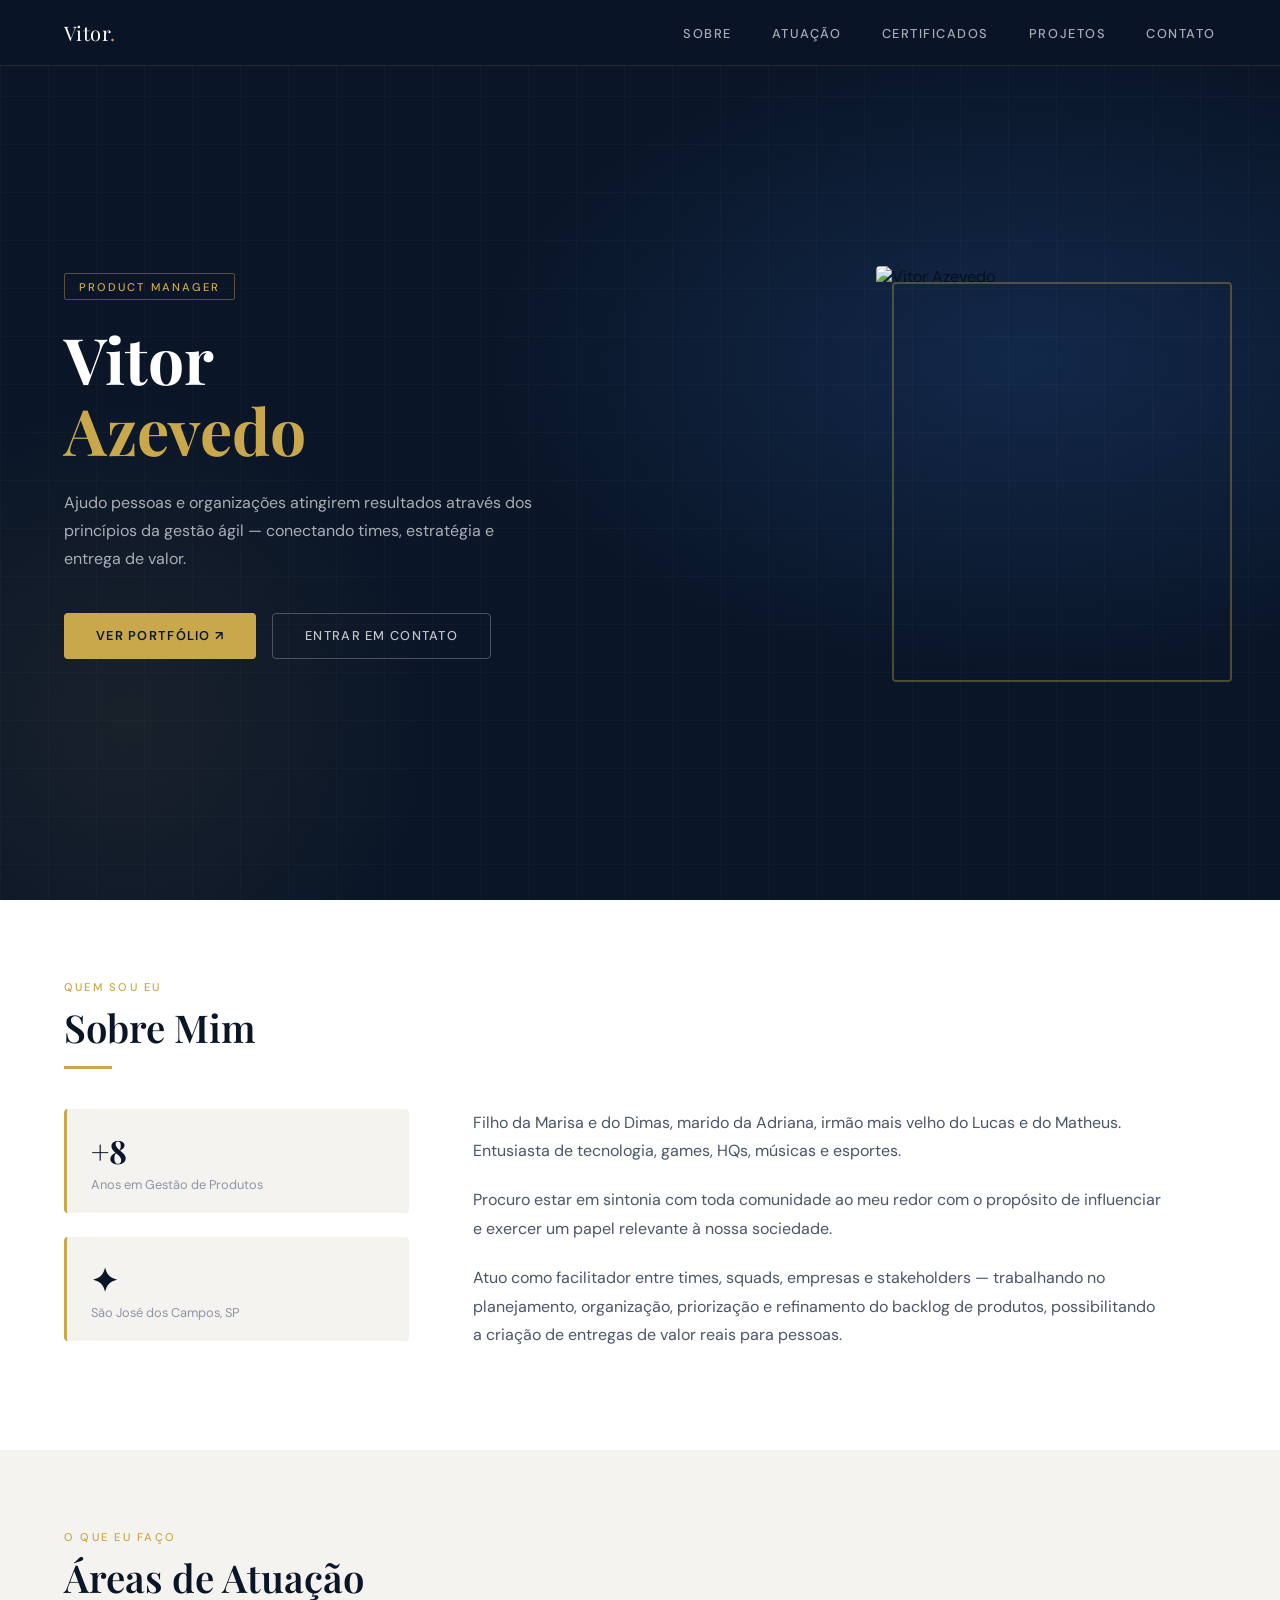
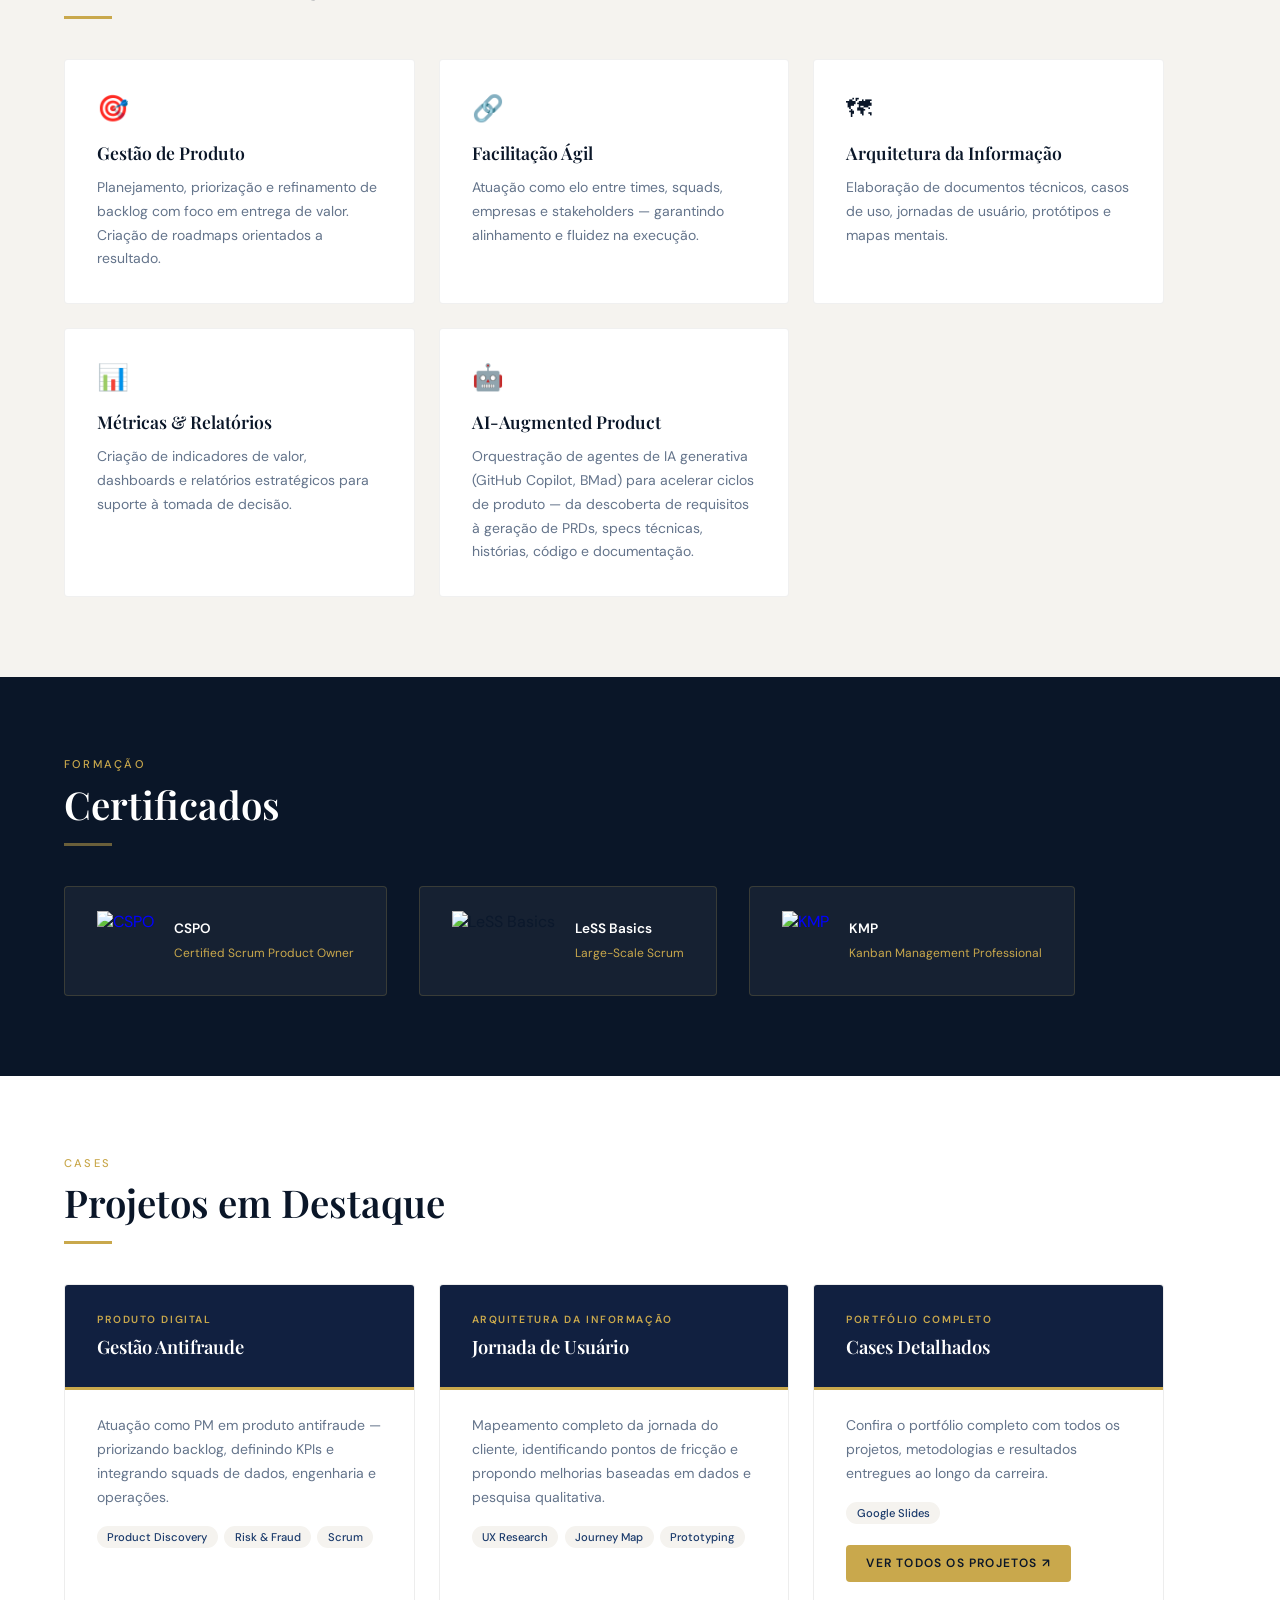
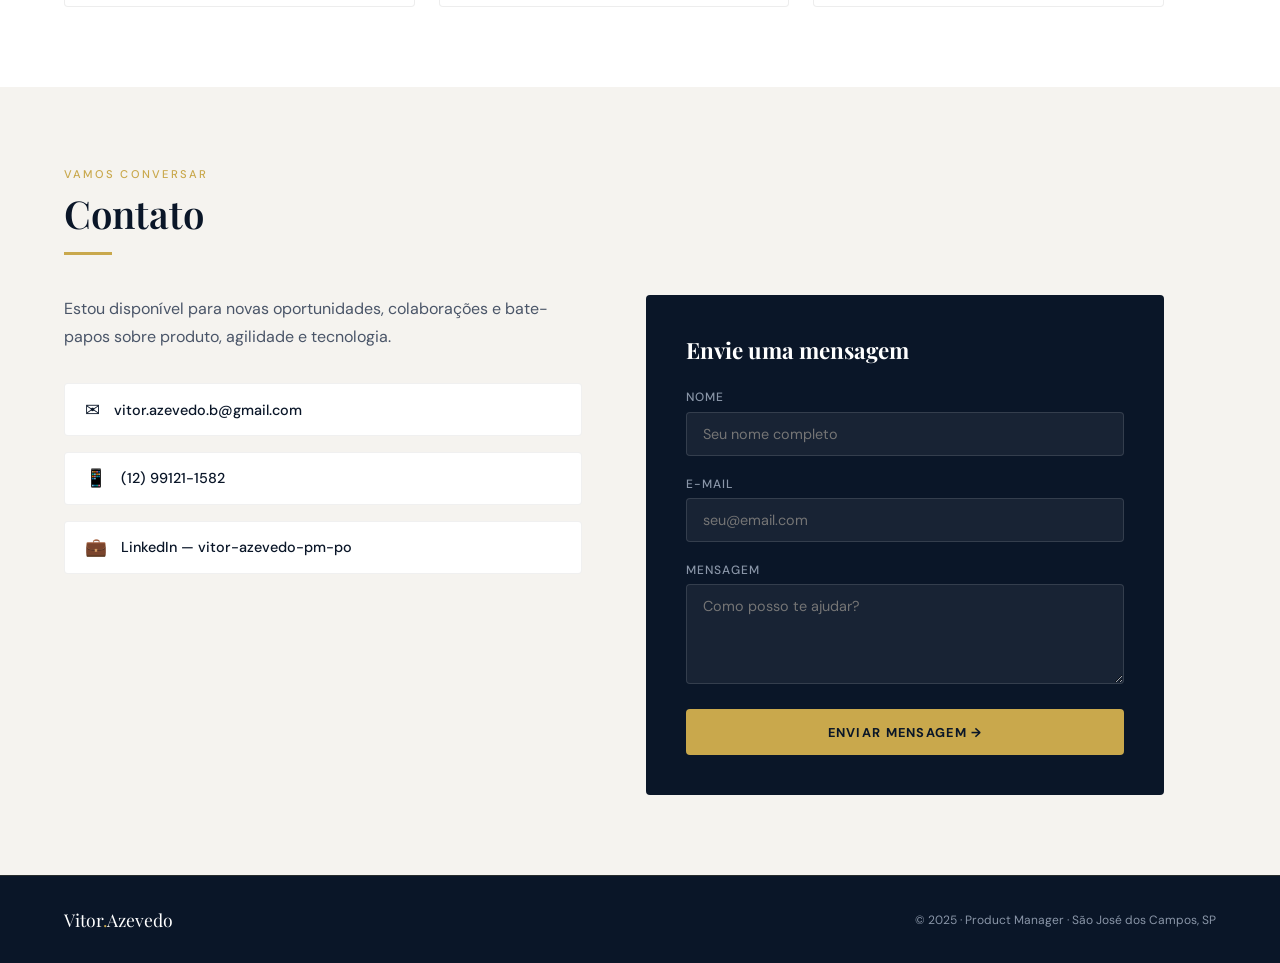
==== index.html @ a2a2d67f "Add files via upload" ====
<!DOCTYPE html>
<html lang="pt-BR">
<head>
  <meta charset="UTF-8" />
  <meta name="viewport" content="width=device-width, initial-scale=1.0"/>
  <title>Vitor Azevedo — Product Manager</title>
  <link rel="preconnect" href="https://fonts.googleapis.com">
  <link rel="preconnect" href="https://fonts.gstatic.com" crossorigin>
  <link href="https://fonts.googleapis.com/css2?family=Playfair+Display:wght@400;600;700&family=DM+Sans:wght@300;400;500&display=swap" rel="stylesheet">
  <style>
    *, *::before, *::after { box-sizing: border-box; margin: 0; padding: 0; }

    :root {
      --navy:   #0a1628;
      --navy2:  #112040;
      --blue:   #1a3a6b;
      --accent: #c9a84c;
      --accent2:#e8c97a;
      --light:  #f5f3ef;
      --muted:  #8a96a8;
      --white:  #ffffff;
      --radius: 4px;
    }

    html { scroll-behavior: smooth; }

    body {
      font-family: 'DM Sans', sans-serif;
      background: var(--light);
      color: var(--navy);
      overflow-x: hidden;
    }

    /* NAV */
    nav {
      position: fixed; top: 0; left: 0; right: 0; z-index: 100;
      display: flex; align-items: center; justify-content: space-between;
      padding: 1.2rem 5vw;
      background: rgba(10,22,40,0.96);
      backdrop-filter: blur(8px);
      border-bottom: 1px solid rgba(201,168,76,0.15);
    }
    .nav-logo { font-family: 'Playfair Display', serif; font-size: 1.25rem; color: var(--white); letter-spacing: 0.02em; }
    .nav-logo span { color: var(--accent); }
    .nav-links { display: flex; gap: 2.5rem; list-style: none; }
    .nav-links a { font-size: 0.8rem; font-weight: 500; letter-spacing: 0.12em; text-transform: uppercase; color: rgba(255,255,255,0.65); text-decoration: none; transition: color 0.2s; }
    .nav-links a:hover { color: var(--accent); }
    .hamburger { display: none; flex-direction: column; gap: 5px; cursor: pointer; padding: 4px; }
    .hamburger span { display: block; width: 24px; height: 2px; background: var(--white); transition: all 0.3s; }

    /* HERO */
    #hero { min-height: 100vh; background: var(--navy); display: flex; align-items: center; padding: 6rem 5vw 4rem; position: relative; overflow: hidden; }
    .hero-bg { position: absolute; inset: 0; background: radial-gradient(ellipse 60% 50% at 80% 40%, rgba(26,58,107,0.5) 0%, transparent 70%), radial-gradient(ellipse 40% 60% at 10% 80%, rgba(201,168,76,0.08) 0%, transparent 60%); }
    .hero-grid { position: absolute; inset: 0; opacity: 0.04; background-image: linear-gradient(rgba(255,255,255,0.5) 1px, transparent 1px), linear-gradient(90deg, rgba(255,255,255,0.5) 1px, transparent 1px); background-size: 48px 48px; }
    .hero-inner { position: relative; z-index: 2; display: grid; grid-template-columns: 1fr 1fr; gap: 4rem; align-items: center; max-width: 1200px; width: 100%; }
    .hero-text { animation: fadeUp 0.9s ease both; }
    .hero-tag { display: inline-block; font-size: 0.7rem; font-weight: 500; letter-spacing: 0.18em; text-transform: uppercase; color: var(--accent); border: 1px solid rgba(201,168,76,0.4); padding: 0.35rem 0.9rem; border-radius: 2px; margin-bottom: 1.5rem; }
    h1 { font-family: 'Playfair Display', serif; font-size: clamp(2.8rem, 5vw, 4.2rem); font-weight: 700; color: var(--white); line-height: 1.1; margin-bottom: 1.5rem; }
    h1 em { color: var(--accent); font-style: normal; }
    .hero-desc { font-size: 1rem; line-height: 1.75; color: rgba(255,255,255,0.65); max-width: 480px; margin-bottom: 2.5rem; }
    .hero-cta { display: flex; gap: 1rem; flex-wrap: wrap; }
    .btn-primary { display: inline-flex; align-items: center; gap: 0.5rem; background: var(--accent); color: var(--navy); font-size: 0.8rem; font-weight: 600; letter-spacing: 0.1em; text-transform: uppercase; padding: 0.85rem 2rem; border-radius: var(--radius); text-decoration: none; transition: background 0.2s, transform 0.2s; }
    .btn-primary:hover { background: var(--accent2); transform: translateY(-2px); }
    .btn-ghost { display: inline-flex; align-items: center; gap: 0.5rem; border: 1px solid rgba(255,255,255,0.25); color: rgba(255,255,255,0.75); font-size: 0.8rem; font-weight: 500; letter-spacing: 0.1em; text-transform: uppercase; padding: 0.85rem 2rem; border-radius: var(--radius); text-decoration: none; transition: border-color 0.2s, color 0.2s, transform 0.2s; }
    .btn-ghost:hover { border-color: var(--accent); color: var(--accent); transform: translateY(-2px); }
    .hero-photo-wrap { display: flex; justify-content: flex-end; animation: fadeUp 0.9s 0.2s ease both; }
    .hero-photo-frame { position: relative; width: 340px; height: 400px; }
    .hero-photo-frame::before { content: ''; position: absolute; top: 16px; left: 16px; right: -16px; bottom: -16px; border: 2px solid rgba(201,168,76,0.35); border-radius: var(--radius); z-index: 0; }
    .hero-photo-frame img { position: relative; z-index: 1; width: 100%; height: 100%; object-fit: cover; border-radius: var(--radius); filter: grayscale(20%) contrast(1.05); }

    /* SECTIONS COMMON */
    section { padding: 5rem 5vw; }
    .section-label { font-size: 0.7rem; font-weight: 500; letter-spacing: 0.2em; text-transform: uppercase; color: var(--accent); margin-bottom: 0.6rem; }
    h2 { font-family: 'Playfair Display', serif; font-size: clamp(1.8rem, 3vw, 2.6rem); font-weight: 600; color: var(--navy); margin-bottom: 1rem; line-height: 1.2; }
    .section-divider { width: 48px; height: 3px; background: var(--accent); margin-bottom: 2.5rem; }

    /* ABOUT */
    #about { background: var(--white); }
    .about-grid { display: grid; grid-template-columns: 1fr 2fr; gap: 4rem; align-items: start; max-width: 1100px; }
    .about-stats { display: flex; flex-direction: column; gap: 1.5rem; }
    .stat-card { background: var(--light); border-left: 3px solid var(--accent); padding: 1.25rem 1.5rem; border-radius: var(--radius); }
    .stat-num { font-family: 'Playfair Display', serif; font-size: 2rem; font-weight: 700; color: var(--navy); }
    .stat-label { font-size: 0.8rem; color: var(--muted); margin-top: 0.25rem; }
    .about-text p { font-size: 1rem; line-height: 1.8; color: #4a5568; margin-bottom: 1.25rem; }

    /* SERVICES */
    #services { background: var(--light); }
    .services-grid { display: grid; grid-template-columns: repeat(auto-fit, minmax(260px, 1fr)); gap: 1.5rem; max-width: 1100px; }
    .service-card { background: var(--white); border: 1px solid rgba(0,0,0,0.06); border-radius: var(--radius); padding: 2rem; transition: box-shadow 0.25s, transform 0.25s; position: relative; overflow: hidden; }
    .service-card::after { content: ''; position: absolute; bottom: 0; left: 0; width: 0; height: 3px; background: var(--accent); transition: width 0.3s; }
    .service-card:hover { box-shadow: 0 8px 30px rgba(10,22,40,0.1); transform: translateY(-3px); }
    .service-card:hover::after { width: 100%; }
    .service-icon { font-size: 1.6rem; margin-bottom: 1rem; display: block; }
    .service-card h3 { font-family: 'Playfair Display', serif; font-size: 1.1rem; font-weight: 600; color: var(--navy); margin-bottom: 0.75rem; }
    .service-card p { font-size: 0.875rem; line-height: 1.7; color: #64748b; }

    /* CERTS */
    #certs { background: var(--navy); }
    #certs h2 { color: var(--white); }
    .certs-grid { display: flex; flex-wrap: wrap; gap: 2rem; align-items: center; max-width: 1100px; }
    .cert-card { background: rgba(255,255,255,0.05); border: 1px solid rgba(201,168,76,0.2); border-radius: var(--radius); padding: 1.5rem 2rem; display: flex; align-items: center; gap: 1.25rem; transition: background 0.2s, border-color 0.2s; text-decoration: none; }
    .cert-card:hover { background: rgba(201,168,76,0.08); border-color: var(--accent); }
    .cert-card img { height: 60px; width: auto; object-fit: contain; filter: brightness(1.1); }
    .cert-info { flex: 1; }
    .cert-info strong { display: block; font-size: 0.85rem; font-weight: 600; color: var(--white); margin-bottom: 0.25rem; }
    .cert-info span { font-size: 0.75rem; color: var(--accent); }

    /* PROJECTS */
    #projects { background: var(--white); }
    .projects-grid { display: grid; grid-template-columns: repeat(auto-fit, minmax(320px, 1fr)); gap: 1.5rem; max-width: 1100px; }
    .project-card { border: 1px solid rgba(0,0,0,0.07); border-radius: var(--radius); overflow: hidden; transition: box-shadow 0.25s, transform 0.25s; background: var(--white); }
    .project-card:hover { box-shadow: 0 12px 40px rgba(10,22,40,0.12); transform: translateY(-4px); }
    .project-header { background: var(--navy2); padding: 1.75rem 2rem; border-bottom: 3px solid var(--accent); }
    .project-tag { font-size: 0.65rem; font-weight: 600; letter-spacing: 0.15em; text-transform: uppercase; color: var(--accent); margin-bottom: 0.5rem; display: block; }
    .project-header h3 { font-family: 'Playfair Display', serif; font-size: 1.15rem; font-weight: 600; color: var(--white); }
    .project-body { padding: 1.5rem 2rem; }
    .project-body p { font-size: 0.875rem; line-height: 1.7; color: #64748b; margin-bottom: 1rem; }
    .project-tags { display: flex; flex-wrap: wrap; gap: 0.4rem; }
    .pill { font-size: 0.7rem; font-weight: 500; background: var(--light); color: var(--blue); padding: 0.25rem 0.65rem; border-radius: 99px; }

    /* CONTACT */
    #contact { background: var(--light); }
    .contact-grid { display: grid; grid-template-columns: 1fr 1fr; gap: 4rem; max-width: 1100px; align-items: start; }
    .contact-info p { font-size: 1rem; line-height: 1.75; color: #4a5568; margin-bottom: 2rem; }
    .contact-links { display: flex; flex-direction: column; gap: 1rem; }
    .contact-link { display: flex; align-items: center; gap: 0.9rem; text-decoration: none; color: var(--navy); font-size: 0.9rem; font-weight: 500; padding: 0.9rem 1.25rem; background: var(--white); border: 1px solid rgba(0,0,0,0.06); border-radius: var(--radius); transition: border-color 0.2s, color 0.2s, box-shadow 0.2s; }
    .contact-link:hover { border-color: var(--accent); color: var(--accent); box-shadow: 0 4px 16px rgba(10,22,40,0.07); }
    .contact-link-icon { font-size: 1.1rem; }
    .contact-side { background: var(--navy); border-radius: var(--radius); padding: 2.5rem; }
    .contact-side h3 { font-family: 'Playfair Display', serif; font-size: 1.4rem; color: var(--white); margin-bottom: 1.5rem; }
    .cfield { margin-bottom: 1.25rem; }
    .cfield label { display: block; font-size: 0.75rem; font-weight: 500; letter-spacing: 0.08em; text-transform: uppercase; color: var(--muted); margin-bottom: 0.4rem; }
    .cfield input, .cfield textarea { width: 100%; background: rgba(255,255,255,0.06); border: 1px solid rgba(255,255,255,0.12); border-radius: var(--radius); padding: 0.75rem 1rem; color: var(--white); font-family: 'DM Sans', sans-serif; font-size: 0.9rem; outline: none; transition: border-color 0.2s; }
    .cfield input:focus, .cfield textarea:focus { border-color: var(--accent); }
    .cfield textarea { resize: vertical; min-height: 100px; }
    .btn-send { width: 100%; background: var(--accent); color: var(--navy); font-family: 'DM Sans', sans-serif; font-size: 0.8rem; font-weight: 700; letter-spacing: 0.1em; text-transform: uppercase; padding: 0.9rem; border: none; border-radius: var(--radius); cursor: pointer; transition: background 0.2s; }
    .btn-send:hover { background: var(--accent2); }

    /* FOOTER */
    footer { background: var(--navy); padding: 2rem 5vw; display: flex; align-items: center; justify-content: space-between; flex-wrap: wrap; gap: 1rem; border-top: 1px solid rgba(201,168,76,0.15); }
    .footer-logo { font-family: 'Playfair Display', serif; font-size: 1.1rem; color: var(--white); }
    .footer-logo span { color: var(--accent); }
    footer p { font-size: 0.75rem; color: var(--muted); }

    /* ANIMATIONS */
    @keyframes fadeUp { from { opacity: 0; transform: translateY(28px); } to { opacity: 1; transform: translateY(0); } }
    .reveal { opacity: 0; transform: translateY(24px); transition: opacity 0.6s ease, transform 0.6s ease; }
    .reveal.visible { opacity: 1; transform: translateY(0); }

    /* RESPONSIVE */
    @media (max-width: 900px) {
      .hero-inner { grid-template-columns: 1fr; text-align: center; }
      .hero-photo-wrap { justify-content: center; }
      .hero-desc { margin-inline: auto; }
      .hero-cta { justify-content: center; }
      .about-grid { grid-template-columns: 1fr; }
      .contact-grid { grid-template-columns: 1fr; }
    }
    @media (max-width: 640px) {
      .nav-links { display: none; flex-direction: column; gap: 1.5rem; position: absolute; top: 100%; left: 0; right: 0; background: var(--navy); padding: 2rem 5vw; }
      .nav-links.open { display: flex; }
      .hamburger { display: flex; }
      .hero-photo-frame { width: 260px; height: 310px; }
    }
  </style>
</head>
<body>

<!-- NAV -->
<nav>
  <div class="nav-logo">Vitor<span>.</span></div>
  <ul class="nav-links" id="navLinks">
    <li><a href="#about">Sobre</a></li>
    <li><a href="#services">Atuação</a></li>
    <li><a href="#certs">Certificados</a></li>
    <li><a href="#projects">Projetos</a></li>
    <li><a href="#contact">Contato</a></li>
  </ul>
  <div class="hamburger" id="hamburger" onclick="toggleMenu()">
    <span></span><span></span><span></span>
  </div>
</nav>

<!-- HERO -->
<section id="hero">
  <div class="hero-bg"></div>
  <div class="hero-grid"></div>
  <div class="hero-inner">
    <div class="hero-text">
      <span class="hero-tag">Product Manager</span>
      <h1>Vitor<br><em>Azevedo</em></h1>
      <p class="hero-desc">Ajudo pessoas e organizações atingirem resultados através dos princípios da gestão ágil — conectando times, estratégia e entrega de valor.</p>
      <div class="hero-cta">
        <a href="projetos.html" class="btn-primary">Ver Portfólio ↗</a>
        <a href="#contact" class="btn-ghost">Entrar em Contato</a>
      </div>
    </div>
    <div class="hero-photo-wrap">
      <div class="hero-photo-frame">
        <img src="https://vitorbazevedo.wordpress.com/wp-content/uploads/2024/04/img_2281-1.jpeg" alt="Vitor Azevedo" />
      </div>
    </div>
  </div>
</section>

<!-- ABOUT -->
<section id="about">
  <div class="section-label">Quem sou eu</div>
  <h2>Sobre Mim</h2>
  <div class="section-divider"></div>
  <div class="about-grid reveal">
    <div class="about-stats">
      <div class="stat-card">
        <div class="stat-num">+8</div>
        <div class="stat-label">Anos em Gestão de Produtos</div>
      </div>
      <div class="stat-card">
        <div class="stat-num">&#10022;</div>
        <div class="stat-label">São José dos Campos, SP</div>
      </div>
    </div>
    <div class="about-text">
      <p>Filho da Marisa e do Dimas, marido da Adriana, irmão mais velho do Lucas e do Matheus. Entusiasta de tecnologia, games, HQs, músicas e esportes.</p>
      <p>Procuro estar em sintonia com toda comunidade ao meu redor com o propósito de influenciar e exercer um papel relevante à nossa sociedade.</p>
      <p>Atuo como facilitador entre times, squads, empresas e stakeholders — trabalhando no planejamento, organização, priorização e refinamento do backlog de produtos, possibilitando a criação de entregas de valor reais para pessoas.</p>
    </div>
  </div>
</section>

<!-- SERVICES -->
<section id="services">
  <div class="section-label">O que eu faço</div>
  <h2>Áreas de Atuação</h2>
  <div class="section-divider"></div>
  <div class="services-grid reveal">
    <div class="service-card">
      <span class="service-icon">&#127919;</span>
      <h3>Gestão de Produto</h3>
      <p>Planejamento, priorização e refinamento de backlog com foco em entrega de valor. Criação de roadmaps orientados a resultado.</p>
    </div>
    <div class="service-card">
      <span class="service-icon">&#128279;</span>
      <h3>Facilitação Ágil</h3>
      <p>Atuação como elo entre times, squads, empresas e stakeholders — garantindo alinhamento e fluidez na execução.</p>
    </div>
    <div class="service-card">
      <span class="service-icon">&#128506;</span>
      <h3>Arquitetura da Informação</h3>
      <p>Elaboração de documentos técnicos, casos de uso, jornadas de usuário, protótipos e mapas mentais.</p>
    </div>
    <div class="service-card">
      <span class="service-icon">&#128202;</span>
      <h3>Métricas &amp; Relatórios</h3>
      <p>Criação de indicadores de valor, dashboards e relatórios estratégicos para suporte à tomada de decisão.</p>
    </div>
    <div class="service-card">
      <span class="service-icon">&#129302;</span>
      <h3>AI-Augmented Product</h3>
      <p>Orquestração de agentes de IA generativa (GitHub Copilot, BMad) para acelerar ciclos de produto — da descoberta de requisitos à geração de PRDs, specs técnicas, histórias, código e documentação.</p>
    </div>
  </div>
</section>

<!-- CERTS -->
<section id="certs">
  <div class="section-label">Formação</div>
  <h2>Certificados</h2>
  <div class="section-divider" style="background:rgba(201,168,76,0.5)"></div>
  <div class="certs-grid reveal">
    <a href="https://badgecert.com/bc/html/groupbadges.html?k=WXlzUXpTeS93NXpNcStLeGhXMDhvRGs0cTkybW0yb2Q" target="_blank" class="cert-card">
      <img src="https://vitorbazevedo.wordpress.com/wp-content/uploads/2024/04/sa-cspo-600.png" alt="CSPO" />
      <div class="cert-info">
        <strong>CSPO</strong>
        <span>Certified Scrum Product Owner</span>
      </div>
    </a>
    <div class="cert-card">
      <img src="https://vitorbazevedo.wordpress.com/wp-content/uploads/2024/04/certified-less-basics-e1753417547227.png" alt="LeSS Basics" />
      <div class="cert-info">
        <strong>LeSS Basics</strong>
        <span>Large-Scale Scrum</span>
      </div>
    </div>
    <a href="https://edu.kanban.university/user/123733/8/qualification-certificate/Vml0b3IgQXpldmVkbzpBejI1MTY2OCM6MTcwOTkxMDE2NA==" target="_blank" class="cert-card">
      <img src="https://vitorbazevedo.wordpress.com/wp-content/uploads/2024/04/kmp.png" alt="KMP" />
      <div class="cert-info">
        <strong>KMP</strong>
        <span>Kanban Management Professional</span>
      </div>
    </a>
  </div>
</section>

<!-- PROJECTS -->
<section id="projects">
  <div class="section-label">Cases</div>
  <h2>Projetos em Destaque</h2>
  <div class="section-divider"></div>
  <div class="projects-grid reveal">
    <div class="project-card">
      <div class="project-header">
        <span class="project-tag">Produto Digital</span>
        <h3>Gestão Antifraude</h3>
      </div>
      <div class="project-body">
        <p>Atuação como PM em produto antifraude — priorizando backlog, definindo KPIs e integrando squads de dados, engenharia e operações.</p>
        <div class="project-tags">
          <span class="pill">Product Discovery</span>
          <span class="pill">Risk &amp; Fraud</span>
          <span class="pill">Scrum</span>
        </div>
      </div>
    </div>
    <div class="project-card">
      <div class="project-header">
        <span class="project-tag">Arquitetura da Informação</span>
        <h3>Jornada de Usuário</h3>
      </div>
      <div class="project-body">
        <p>Mapeamento completo da jornada do cliente, identificando pontos de fricção e propondo melhorias baseadas em dados e pesquisa qualitativa.</p>
        <div class="project-tags">
          <span class="pill">UX Research</span>
          <span class="pill">Journey Map</span>
          <span class="pill">Prototyping</span>
        </div>
      </div>
    </div>
    <div class="project-card">
      <div class="project-header">
        <span class="project-tag">Portfólio Completo</span>
        <h3>Cases Detalhados</h3>
      </div>
      <div class="project-body">
        <p>Confira o portfólio completo com todos os projetos, metodologias e resultados entregues ao longo da carreira.</p>
        <div class="project-tags">
          <span class="pill">Google Slides</span>
        </div>
        <br>
        <a href="projetos.html" class="btn-primary" style="font-size:0.75rem;padding:0.65rem 1.25rem;">Ver todos os projetos ↗</a>
      </div>
    </div>
  </div>
</section>

<!-- CONTACT -->
<section id="contact">
  <div class="section-label">Vamos conversar</div>
  <h2>Contato</h2>
  <div class="section-divider"></div>
  <div class="contact-grid reveal">
    <div class="contact-info">
      <p>Estou disponível para novas oportunidades, colaborações e bate-papos sobre produto, agilidade e tecnologia.</p>
      <div class="contact-links">
        <a href="mailto:vitor.azevedo.b@gmail.com" class="contact-link">
          <span class="contact-link-icon">&#9993;</span>
          vitor.azevedo.b@gmail.com
        </a>
        <a href="tel:+5512991211582" class="contact-link">
          <span class="contact-link-icon">&#128241;</span>
          (12) 99121-1582
        </a>
        <a href="https://www.linkedin.com/in/vitor-azevedo-pm-po" target="_blank" class="contact-link">
          <span class="contact-link-icon">&#128188;</span>
          LinkedIn — vitor-azevedo-pm-po
        </a>
      </div>
    </div>
    <div class="contact-side">
      <h3>Envie uma mensagem</h3>
      <div class="cfield">
        <label>Nome</label>
        <input type="text" placeholder="Seu nome completo" />
      </div>
      <div class="cfield">
        <label>E-mail</label>
        <input type="email" placeholder="seu@email.com" />
      </div>
      <div class="cfield">
        <label>Mensagem</label>
        <textarea placeholder="Como posso te ajudar?"></textarea>
      </div>
      <button class="btn-send" id="btnSend">Enviar Mensagem &#8594;</button>
    </div>
  </div>
</section>

<!-- FOOTER -->
<footer>
  <div class="footer-logo">Vitor<span>.</span>Azevedo</div>
  <p>&#169; 2025 &middot; Product Manager &middot; São José dos Campos, SP</p>
</footer>

<script>
  function toggleMenu() {
    document.getElementById('navLinks').classList.toggle('open');
  }

  const reveals = document.querySelectorAll('.reveal');
  const obs = new IntersectionObserver(function(entries) {
    entries.forEach(function(e) { if (e.isIntersecting) e.target.classList.add('visible'); });
  }, { threshold: 0.12 });
  reveals.forEach(function(el) { obs.observe(el); });

  document.getElementById('btnSend').addEventListener('click', function() {
    var name = document.querySelector('#contact input[type=text]').value;
    var email = document.querySelector('#contact input[type=email]').value;
    var msg = document.querySelector('#contact textarea').value;
    if (!name || !email || !msg) { alert('Por favor, preencha todos os campos.'); return; }
    window.location.href = 'mailto:vitor.azevedo.b@gmail.com?subject=Contato%20de%20'
      + encodeURIComponent(name) + '&body=' + encodeURIComponent(msg)
      + '%0A%0ADe%3A%20' + encodeURIComponent(email);
  });

  var sections = document.querySelectorAll('section[id]');
  window.addEventListener('scroll', function() {
    var scrollY = window.scrollY;
    sections.forEach(function(s) {
      var top = s.offsetTop - 80;
      var bottom = top + s.offsetHeight;
      var link = document.querySelector('.nav-links a[href="#' + s.id + '"]');
      if (link) link.style.color = scrollY >= top && scrollY < bottom ? 'var(--accent)' : '';
    });
  });
</script>
</body>
</html>
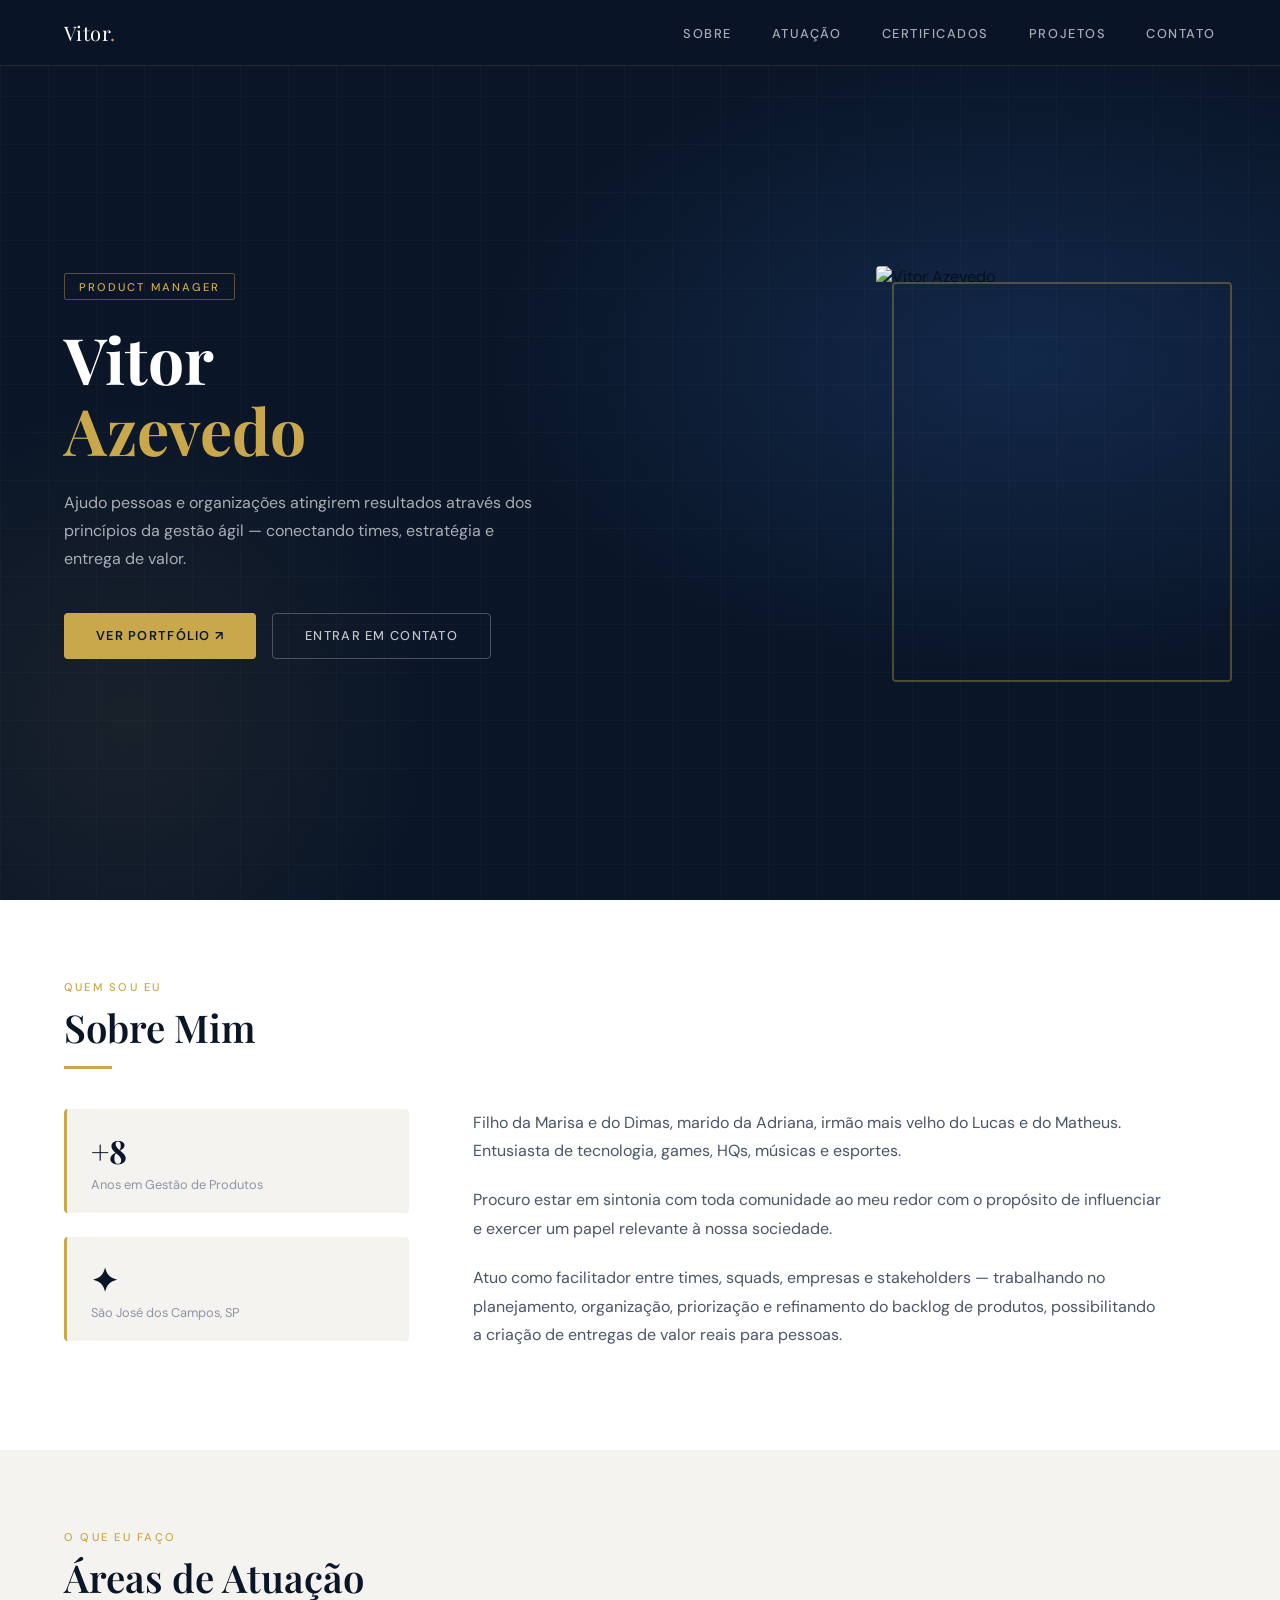
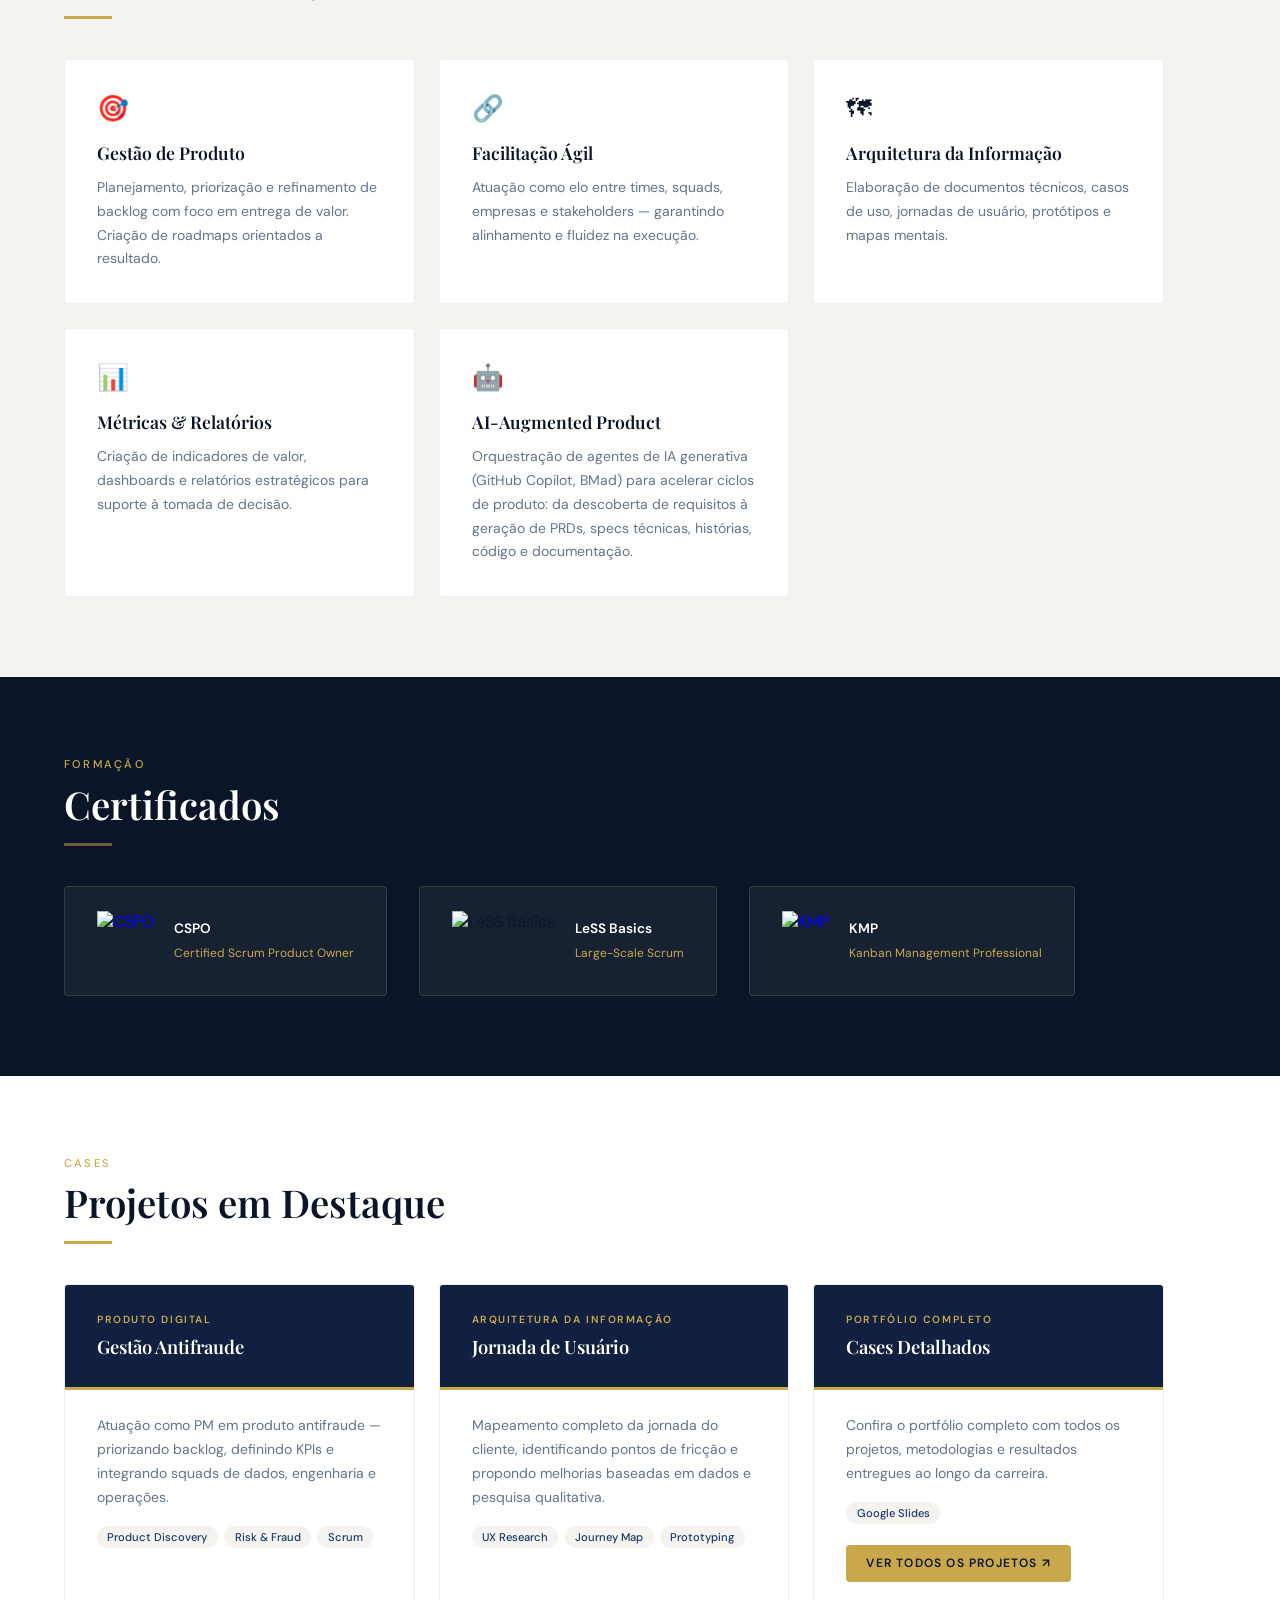
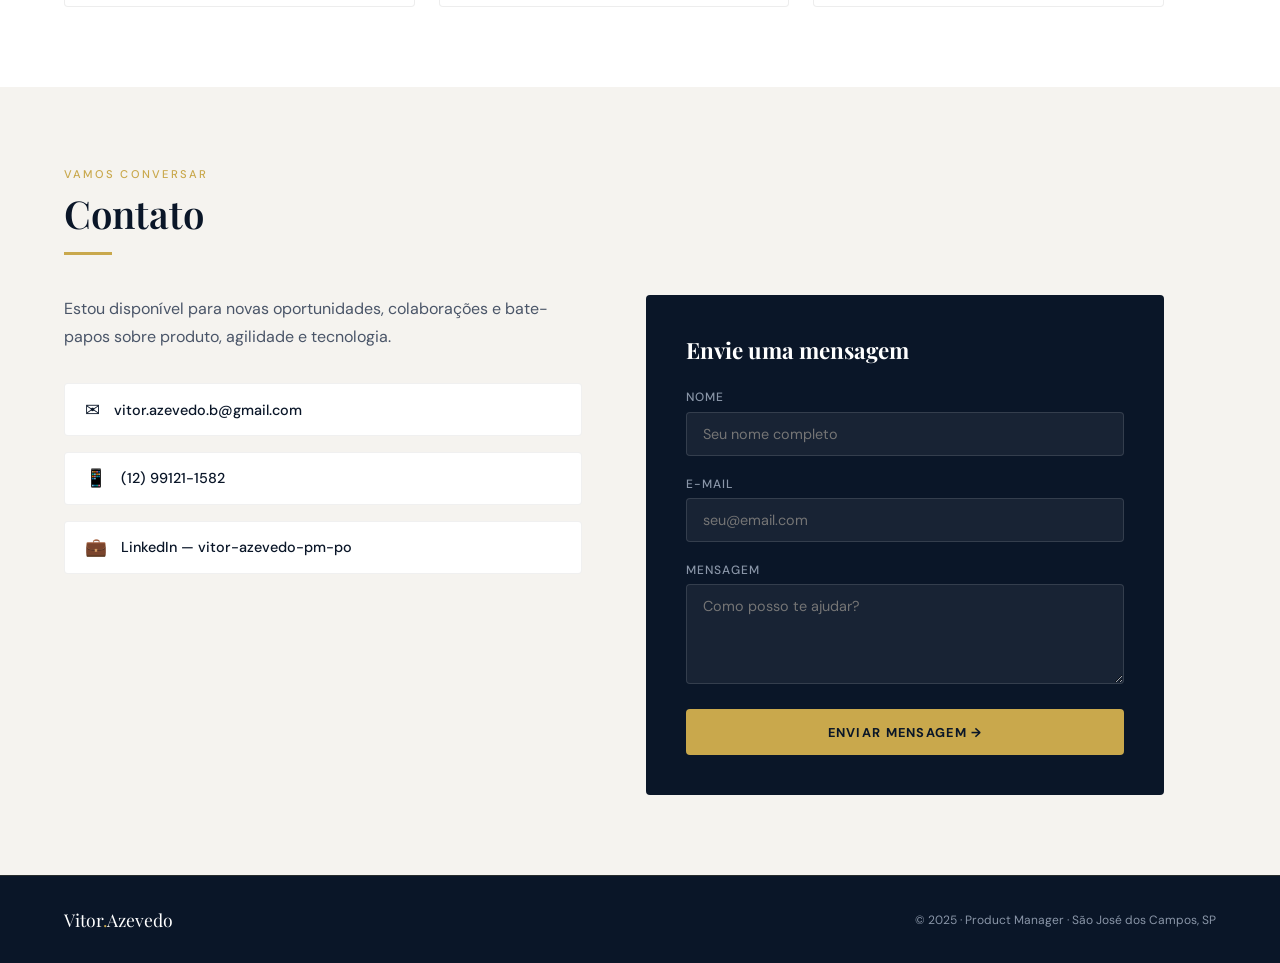
==== commit 1a3f733d: "Fix punctuation in service description" ====
--- a/index.html
+++ b/index.html
@@ -256,7 +256,7 @@
     <div class="service-card">
       <span class="service-icon">&#129302;</span>
       <h3>AI-Augmented Product</h3>
-      <p>Orquestração de agentes de IA generativa (GitHub Copilot, BMad) para acelerar ciclos de produto — da descoberta de requisitos à geração de PRDs, specs técnicas, histórias, código e documentação.</p>
+      <p>Orquestração de agentes de IA generativa (GitHub Copilot, BMad) para acelerar ciclos de produto: da descoberta de requisitos à geração de PRDs, specs técnicas, histórias, código e documentação.</p>
     </div>
   </div>
 </section>
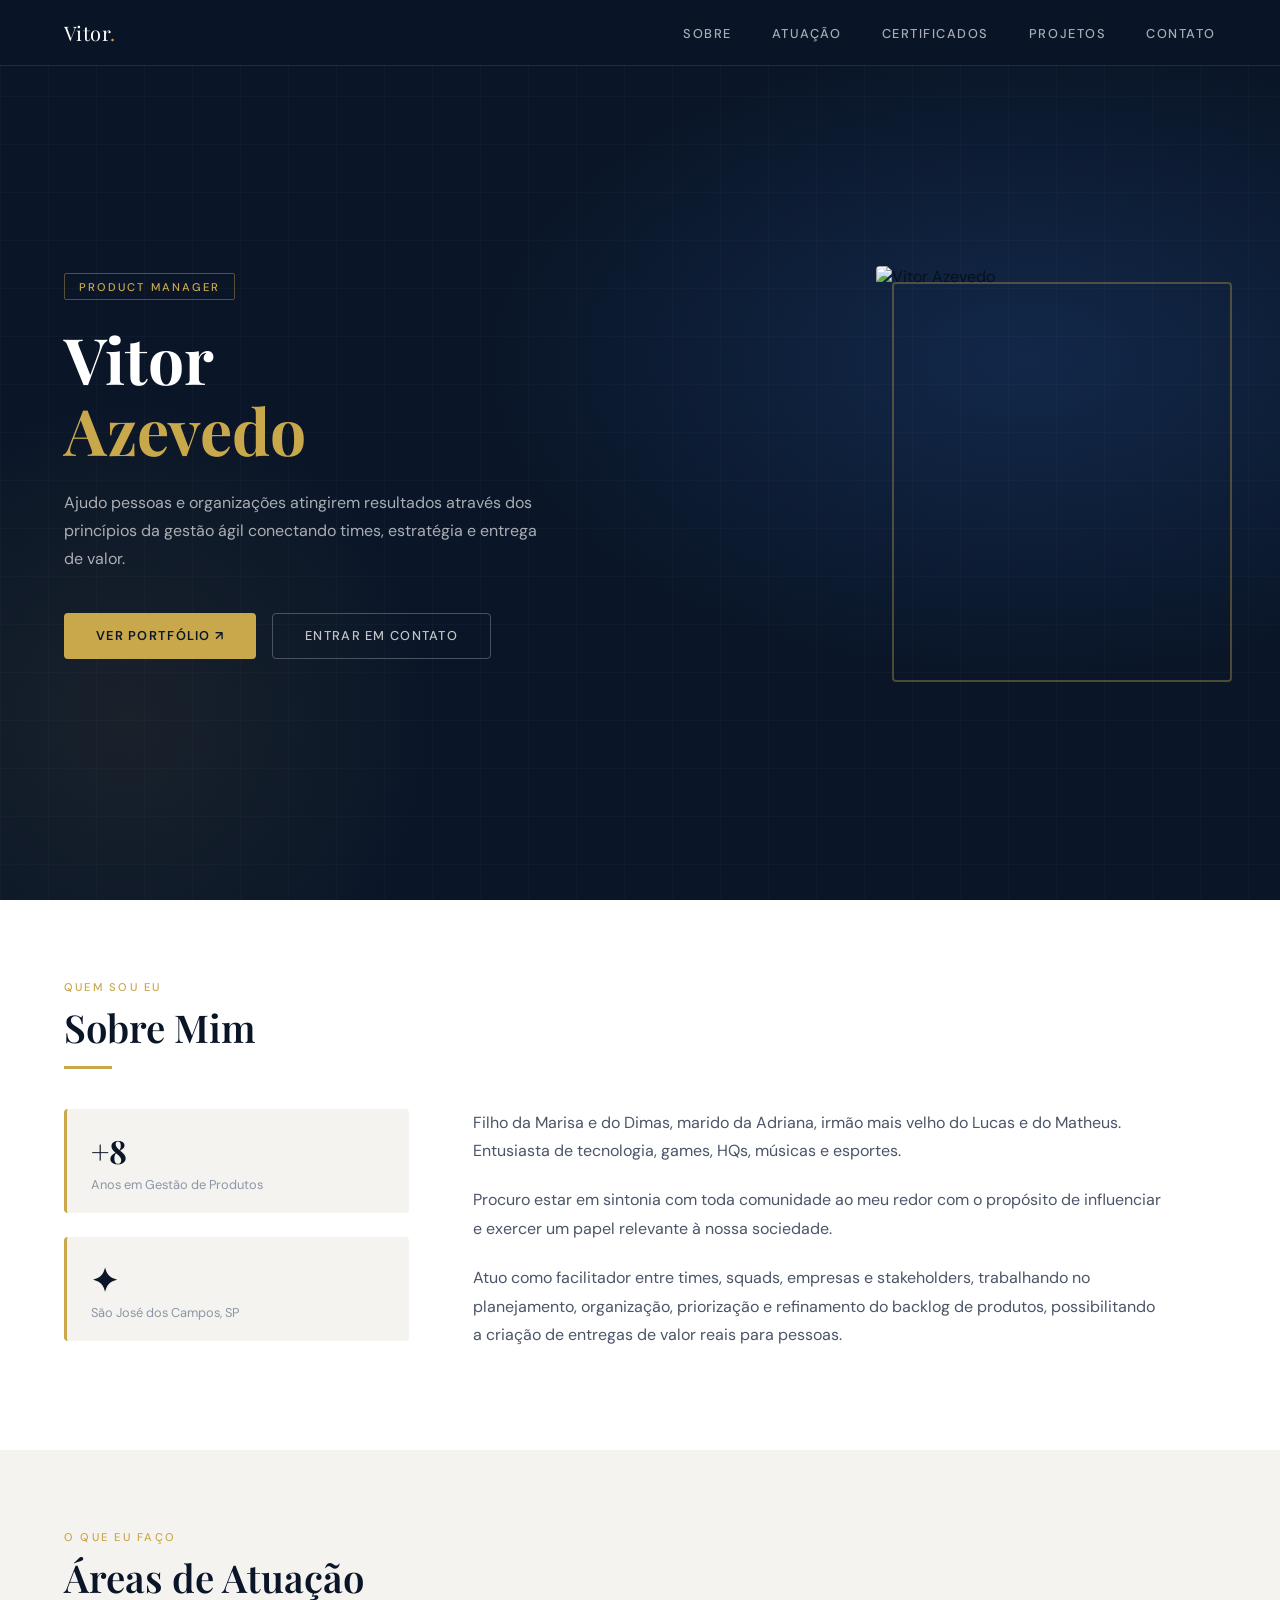
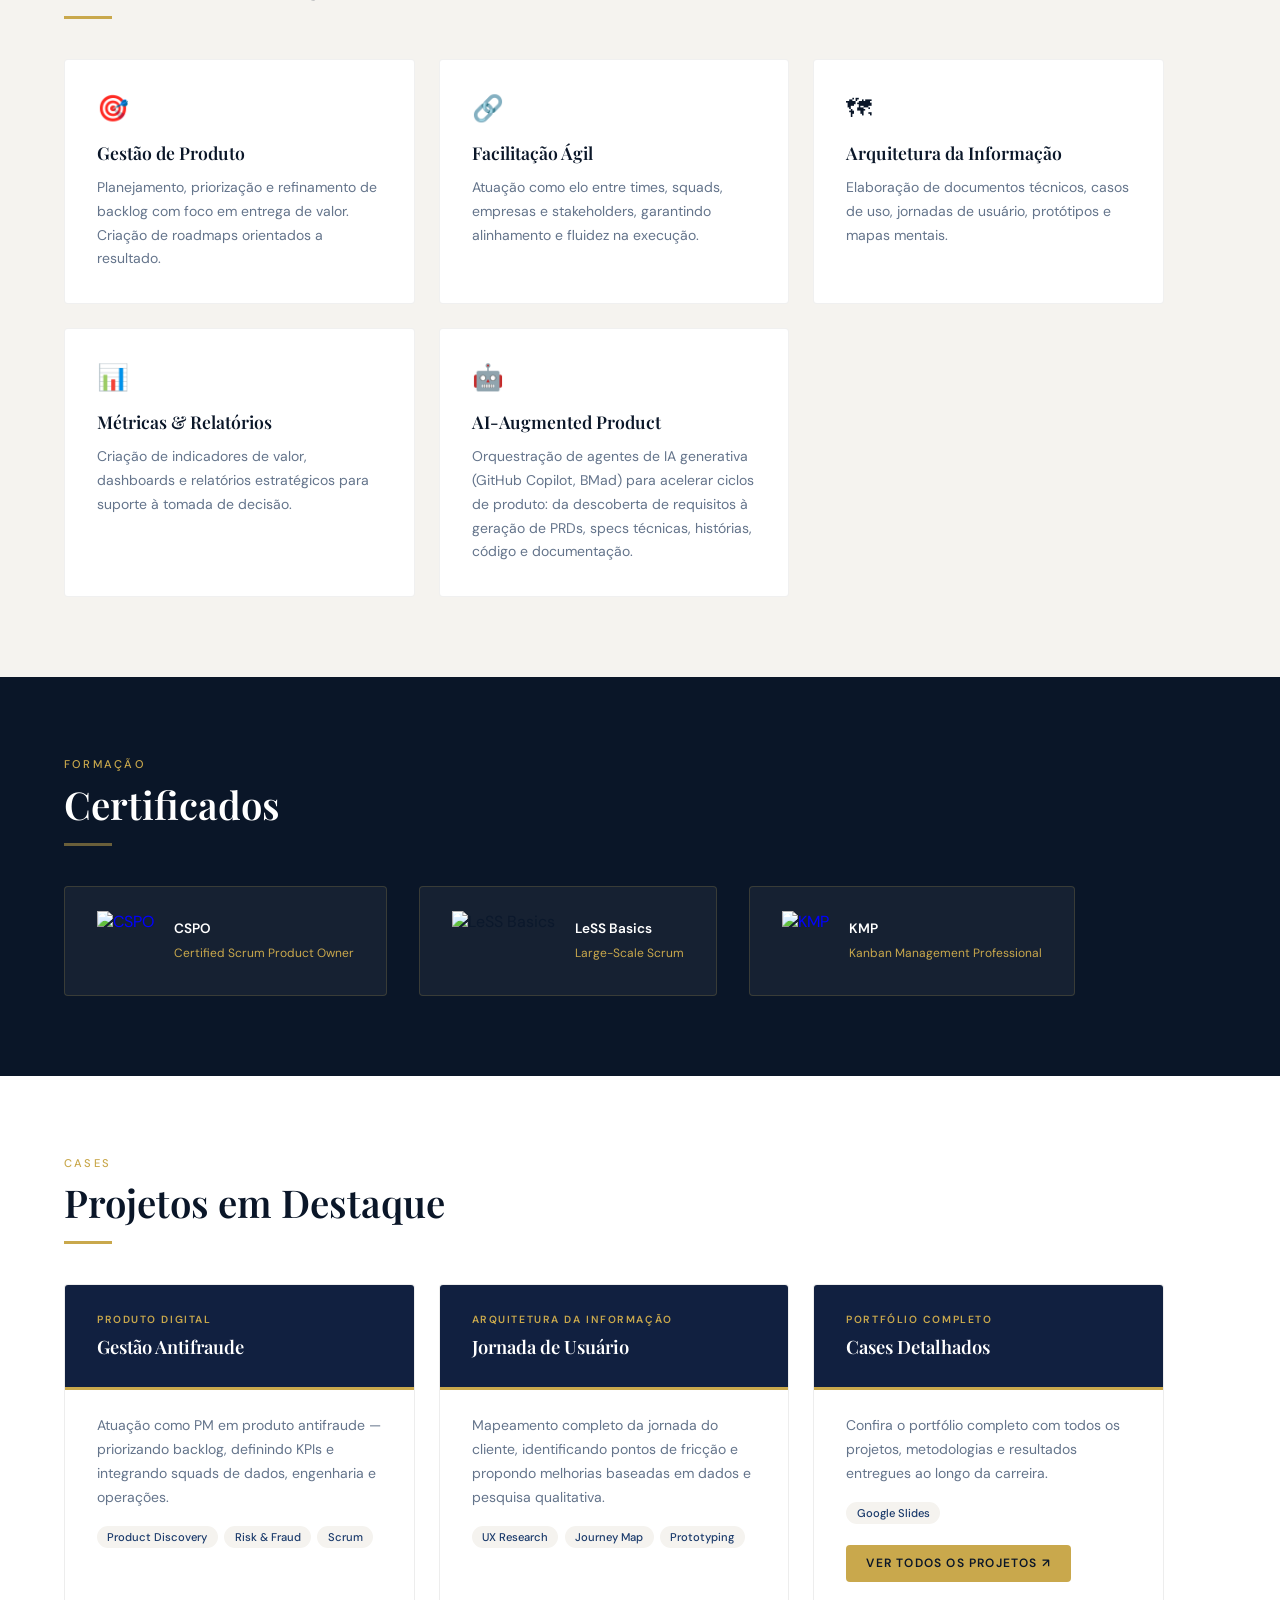
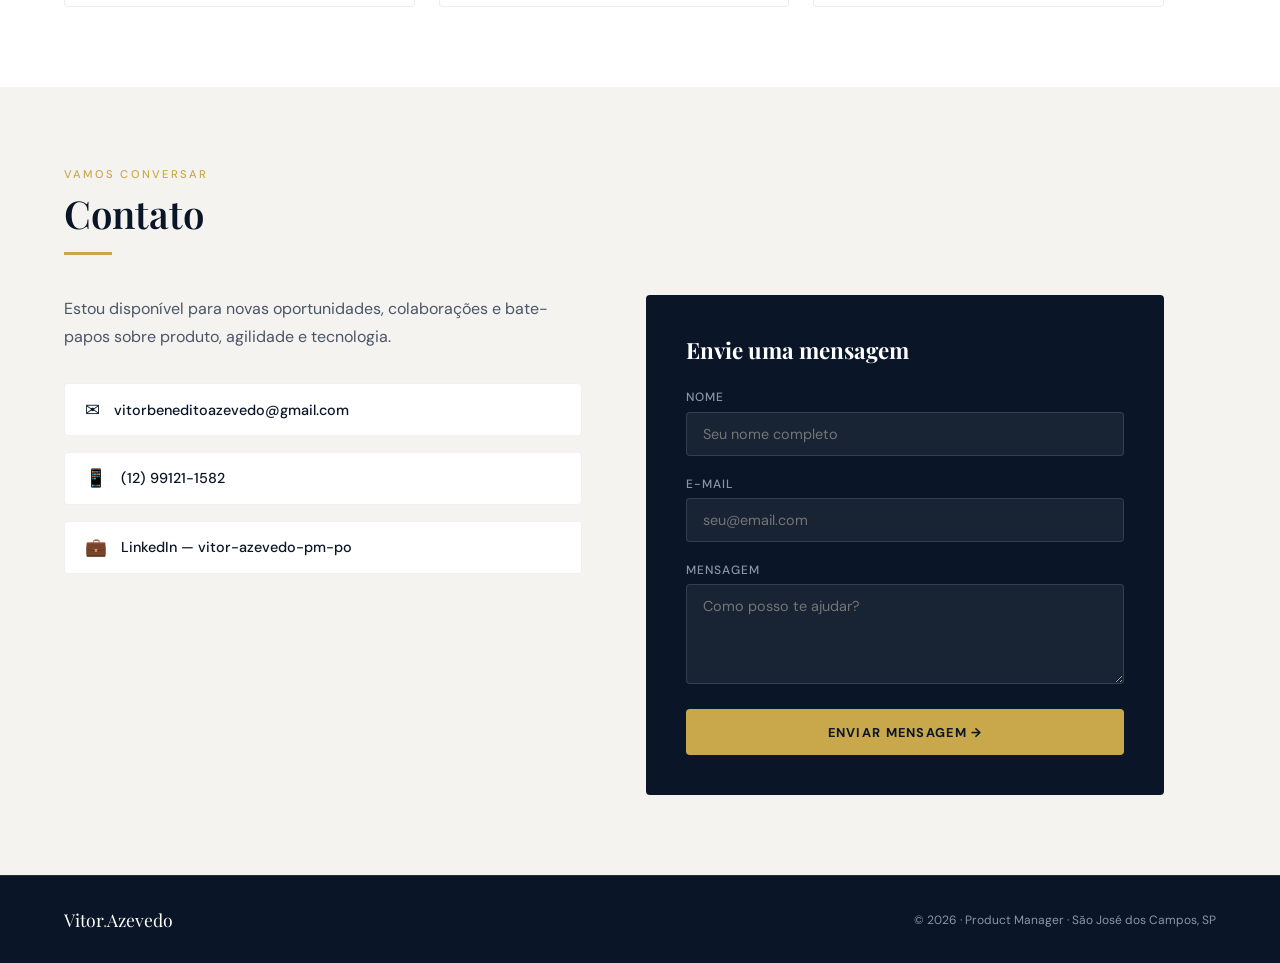
==== commit 397bde26: "Update contact email and improve text clarity" ====
--- a/index.html
+++ b/index.html
@@ -189,7 +189,7 @@
     <div class="hero-text">
       <span class="hero-tag">Product Manager</span>
       <h1>Vitor<br><em>Azevedo</em></h1>
-      <p class="hero-desc">Ajudo pessoas e organizações atingirem resultados através dos princípios da gestão ágil — conectando times, estratégia e entrega de valor.</p>
+      <p class="hero-desc">Ajudo pessoas e organizações atingirem resultados através dos princípios da gestão ágil conectando times, estratégia e entrega de valor.</p>
       <div class="hero-cta">
         <a href="projetos.html" class="btn-primary">Ver Portfólio ↗</a>
         <a href="#contact" class="btn-ghost">Entrar em Contato</a>
@@ -222,7 +222,7 @@
     <div class="about-text">
       <p>Filho da Marisa e do Dimas, marido da Adriana, irmão mais velho do Lucas e do Matheus. Entusiasta de tecnologia, games, HQs, músicas e esportes.</p>
       <p>Procuro estar em sintonia com toda comunidade ao meu redor com o propósito de influenciar e exercer um papel relevante à nossa sociedade.</p>
-      <p>Atuo como facilitador entre times, squads, empresas e stakeholders — trabalhando no planejamento, organização, priorização e refinamento do backlog de produtos, possibilitando a criação de entregas de valor reais para pessoas.</p>
+      <p>Atuo como facilitador entre times, squads, empresas e stakeholders, trabalhando no planejamento, organização, priorização e refinamento do backlog de produtos, possibilitando a criação de entregas de valor reais para pessoas.</p>
     </div>
   </div>
 </section>
@@ -241,7 +241,7 @@
     <div class="service-card">
       <span class="service-icon">&#128279;</span>
       <h3>Facilitação Ágil</h3>
-      <p>Atuação como elo entre times, squads, empresas e stakeholders — garantindo alinhamento e fluidez na execução.</p>
+      <p>Atuação como elo entre times, squads, empresas e stakeholders, garantindo alinhamento e fluidez na execução.</p>
     </div>
     <div class="service-card">
       <span class="service-icon">&#128506;</span>
@@ -351,9 +351,9 @@
     <div class="contact-info">
       <p>Estou disponível para novas oportunidades, colaborações e bate-papos sobre produto, agilidade e tecnologia.</p>
       <div class="contact-links">
-        <a href="mailto:vitor.azevedo.b@gmail.com" class="contact-link">
+        <a href="mailto:vitorbeneditoazevedo@gmail.com" class="contact-link">
           <span class="contact-link-icon">&#9993;</span>
-          vitor.azevedo.b@gmail.com
+          vitorbeneditoazevedo@gmail.com
         </a>
         <a href="tel:+5512991211582" class="contact-link">
           <span class="contact-link-icon">&#128241;</span>
@@ -387,7 +387,7 @@
 <!-- FOOTER -->
 <footer>
   <div class="footer-logo">Vitor<span>.</span>Azevedo</div>
-  <p>&#169; 2025 &middot; Product Manager &middot; São José dos Campos, SP</p>
+  <p>&#169; 2026 &middot; Product Manager &middot; São José dos Campos, SP</p>
 </footer>
 
 <script>
@@ -406,7 +406,7 @@
     var email = document.querySelector('#contact input[type=email]').value;
     var msg = document.querySelector('#contact textarea').value;
     if (!name || !email || !msg) { alert('Por favor, preencha todos os campos.'); return; }
-    window.location.href = 'mailto:vitor.azevedo.b@gmail.com?subject=Contato%20de%20'
+    window.location.href = 'mailto:vitorbeneditoazevedo@gmail.com?subject=Contato%20de%20'
       + encodeURIComponent(name) + '&body=' + encodeURIComponent(msg)
       + '%0A%0ADe%3A%20' + encodeURIComponent(email);
   });
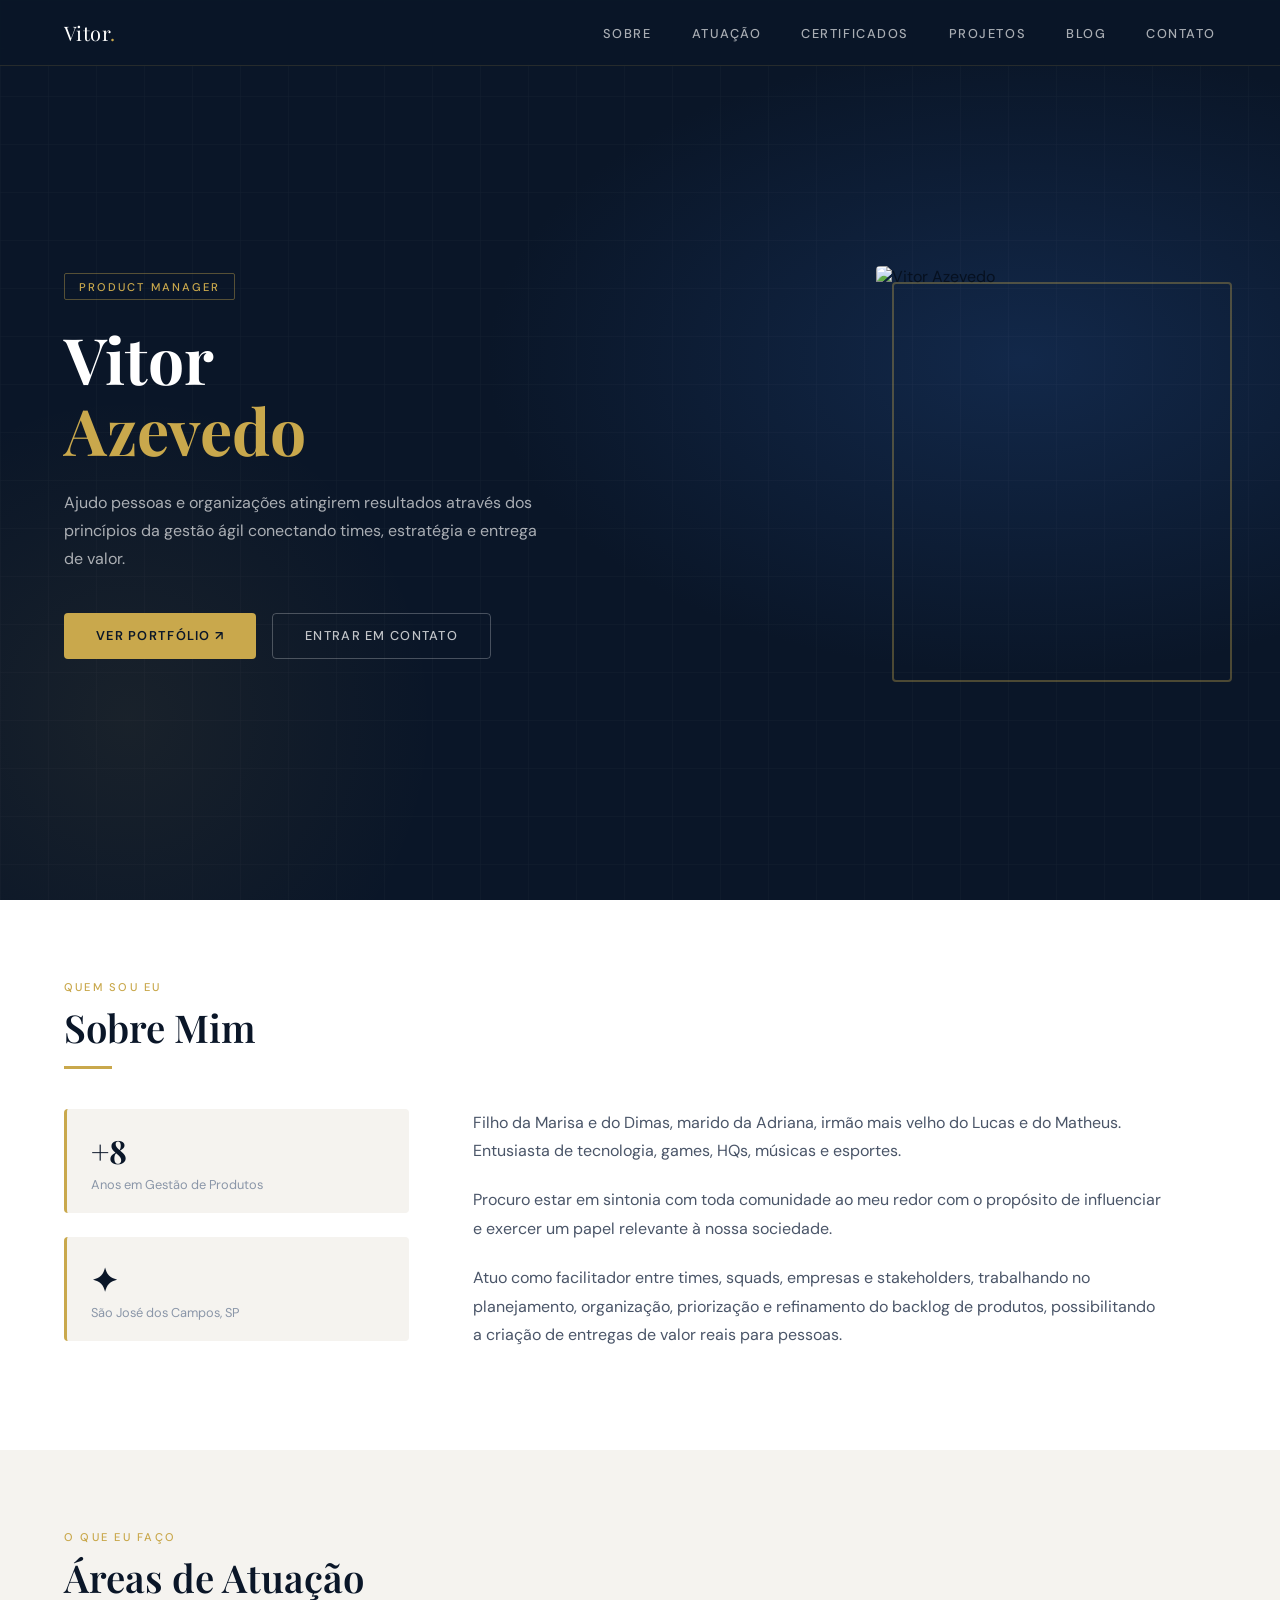
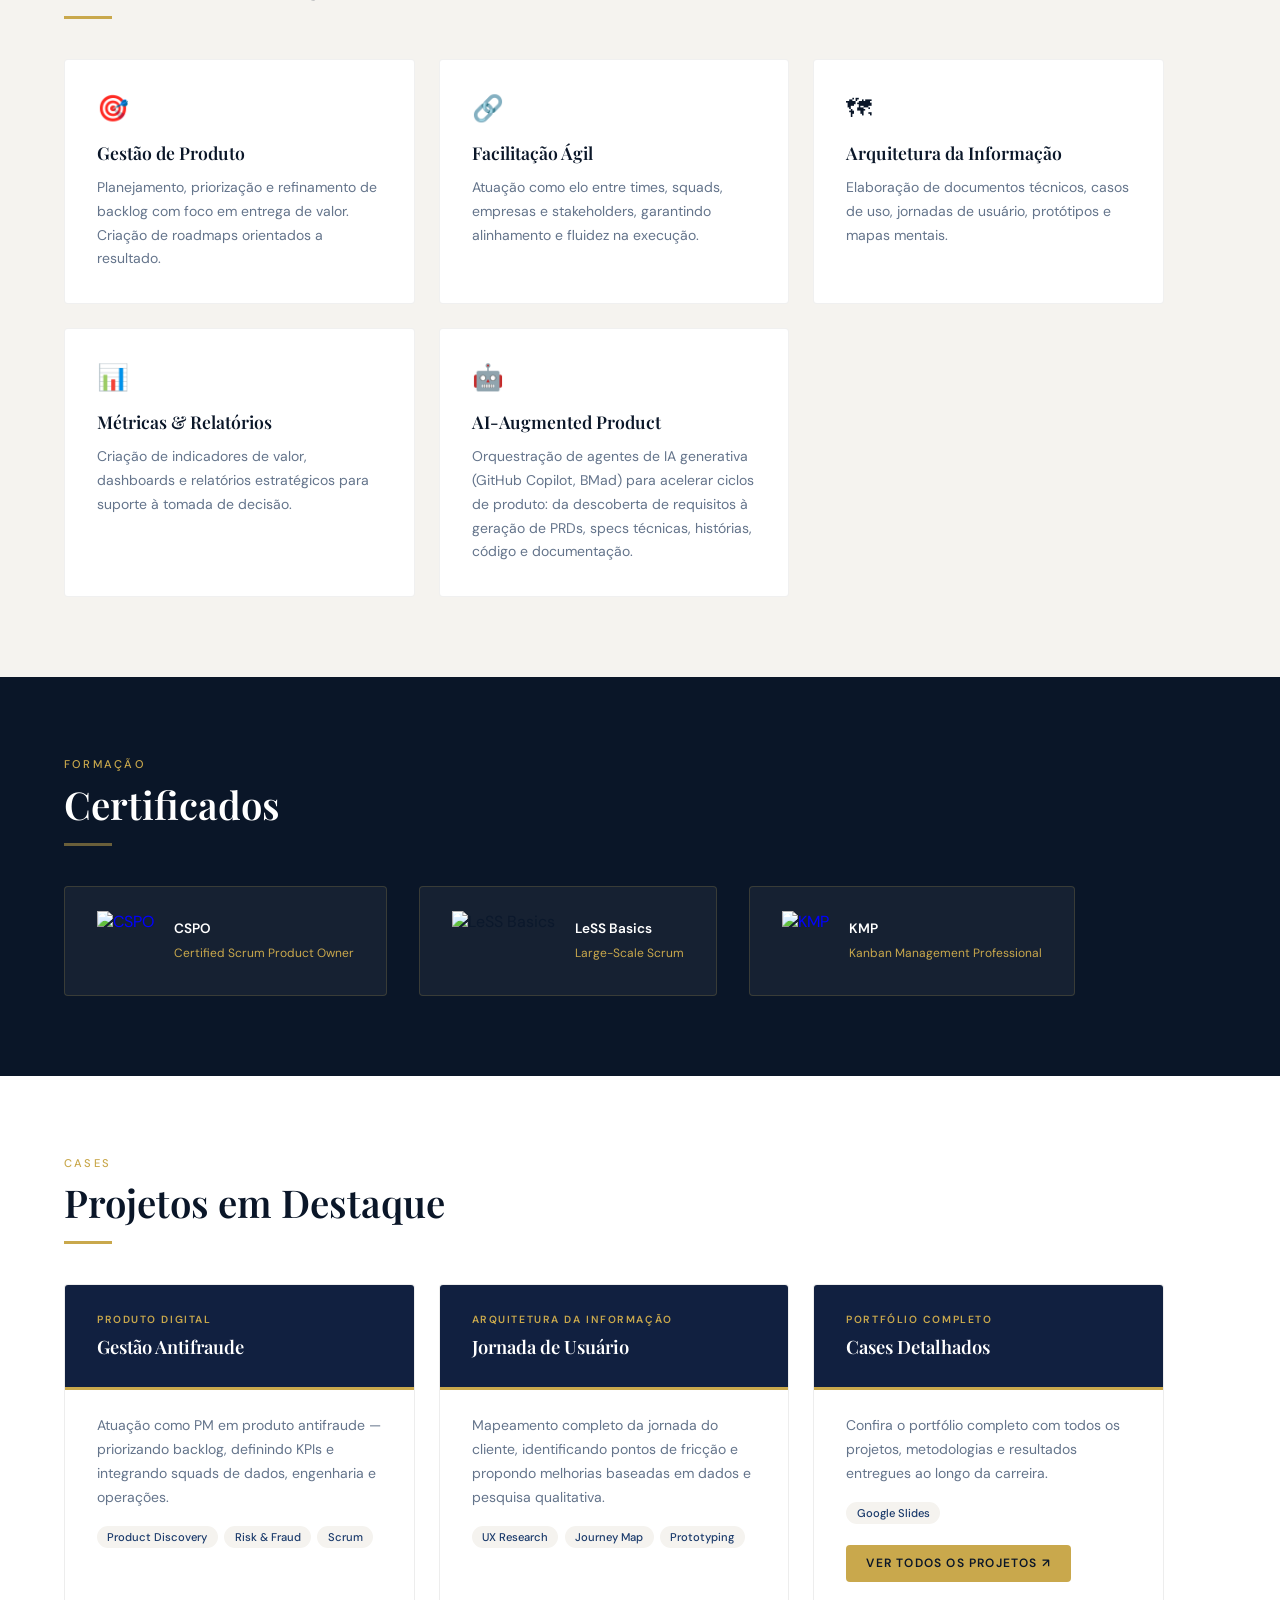
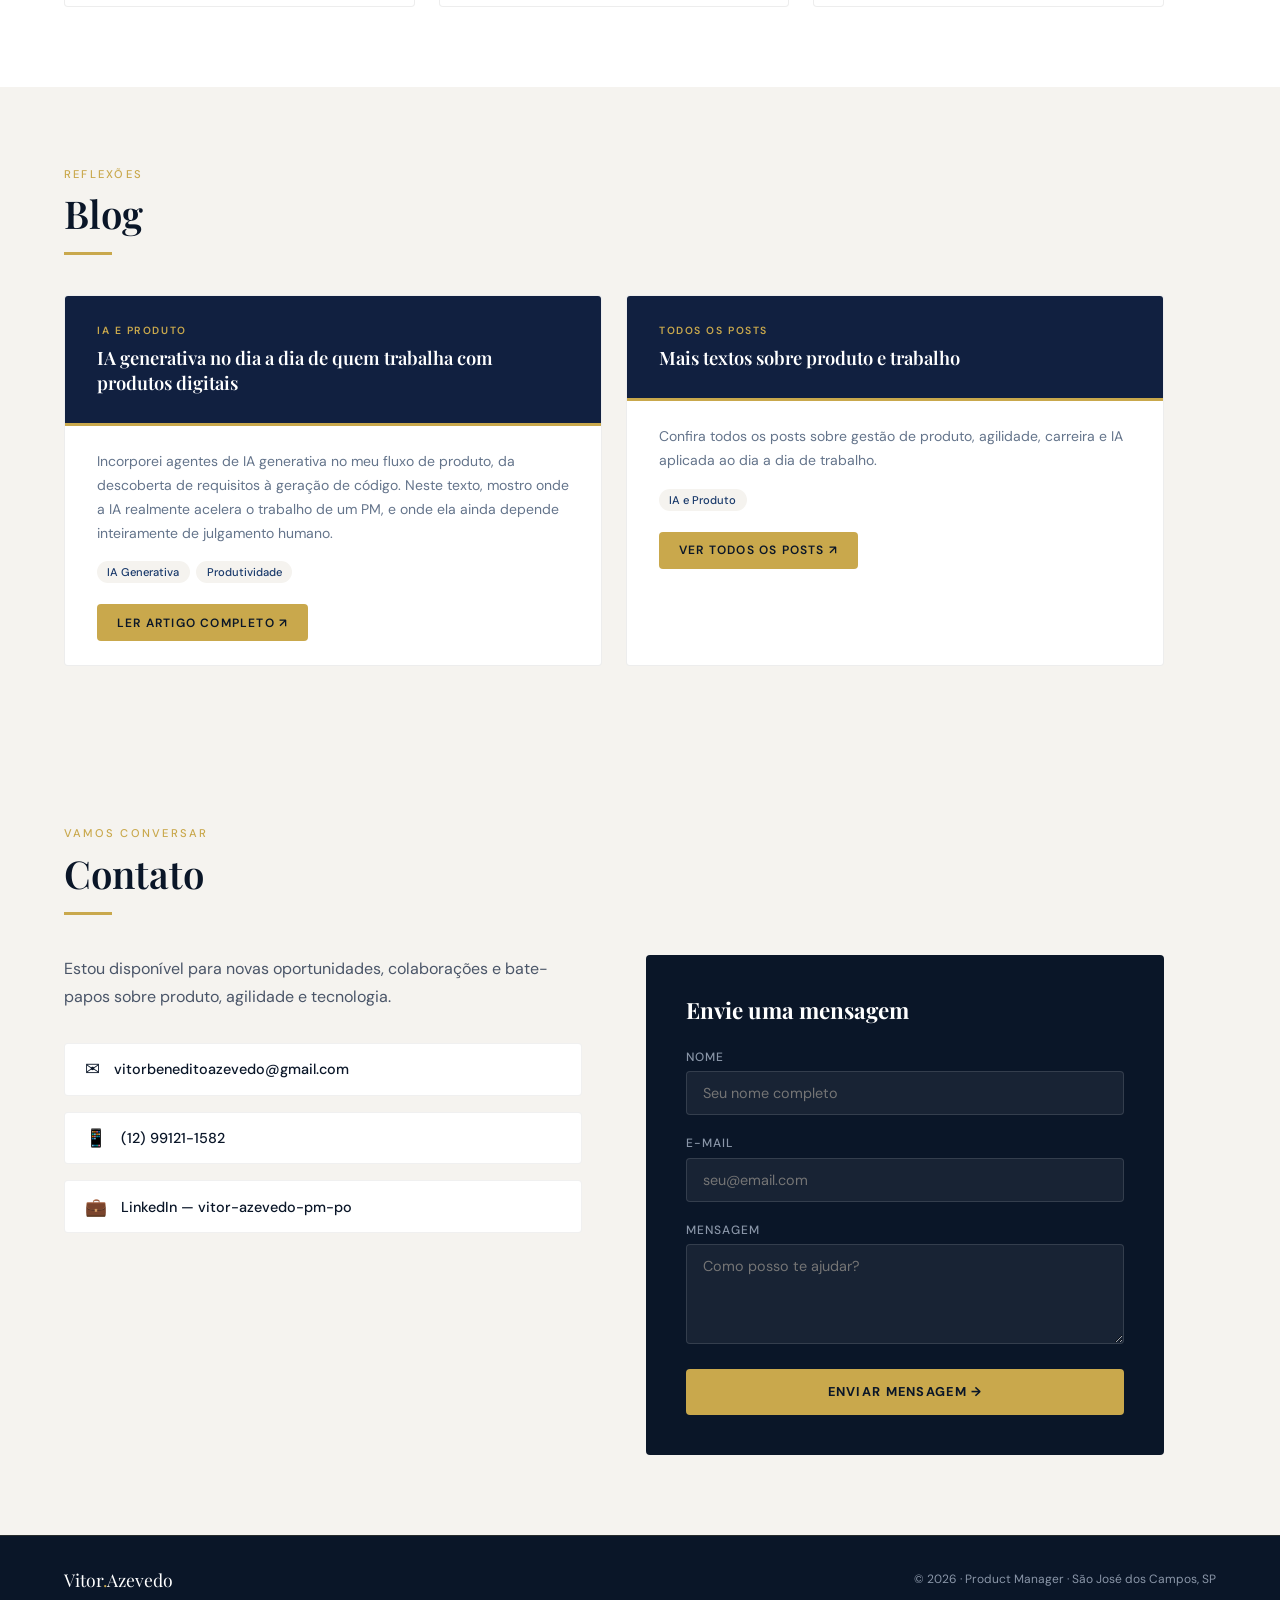
==== commit b61964a0: "Add blog section with first post on AI-augmented product management Adds a Blog nav item and listing" ====
--- a/index.html
+++ b/index.html
@@ -4,6 +4,33 @@
   <meta charset="UTF-8" />
   <meta name="viewport" content="width=device-width, initial-scale=1.0"/>
   <title>Vitor Azevedo — Product Manager</title>
+  <meta name="description" content="Vitor Azevedo — Product Manager com +8 anos de experiência em gestão de produto, agilidade e IA generativa aplicada ao ciclo de produto.">
+  <meta name="author" content="Vitor Azevedo">
+  <meta name="robots" content="index, follow">
+  <link rel="canonical" href="https://vitorbazevedo.com/">
+
+  <meta property="og:type" content="website">
+  <meta property="og:title" content="Vitor Azevedo — Product Manager">
+  <meta property="og:description" content="Vitor Azevedo — Product Manager com +8 anos de experiência em gestão de produto, agilidade e IA generativa aplicada ao ciclo de produto.">
+  <meta property="og:url" content="https://vitorbazevedo.com/">
+  <meta property="og:site_name" content="Vitor Azevedo">
+  <meta property="og:locale" content="pt_BR">
+
+  <meta name="twitter:card" content="summary">
+  <meta name="twitter:title" content="Vitor Azevedo — Product Manager">
+  <meta name="twitter:description" content="Vitor Azevedo — Product Manager com +8 anos de experiência em gestão de produto, agilidade e IA generativa aplicada ao ciclo de produto.">
+
+  <script type="application/ld+json">
+  {
+    "@context": "https://schema.org",
+    "@type": "Person",
+    "name": "Vitor Azevedo",
+    "jobTitle": "Product Manager",
+    "url": "https://vitorbazevedo.com/",
+    "address": { "@type": "PostalAddress", "addressLocality": "São José dos Campos", "addressRegion": "SP", "addressCountry": "BR" },
+    "sameAs": ["https://www.linkedin.com/in/vitor-azevedo-pm-po"]
+  }
+  </script>
   <link rel="preconnect" href="https://fonts.googleapis.com">
   <link rel="preconnect" href="https://fonts.gstatic.com" crossorigin>
   <link href="https://fonts.googleapis.com/css2?family=Playfair+Display:wght@400;600;700&family=DM+Sans:wght@300;400;500&display=swap" rel="stylesheet">
@@ -174,6 +201,7 @@
     <li><a href="#services">Atuação</a></li>
     <li><a href="#certs">Certificados</a></li>
     <li><a href="#projects">Projetos</a></li>
+    <li><a href="#blog">Blog</a></li>
     <li><a href="#contact">Contato</a></li>
   </ul>
   <div class="hamburger" id="hamburger" onclick="toggleMenu()">
@@ -337,6 +365,44 @@
         </div>
         <br>
         <a href="projetos.html" class="btn-primary" style="font-size:0.75rem;padding:0.65rem 1.25rem;">Ver todos os projetos ↗</a>
+      </div>
+    </div>
+  </div>
+</section>
+
+<!-- BLOG -->
+<section id="blog">
+  <div class="section-label">Reflexões</div>
+  <h2>Blog</h2>
+  <div class="section-divider"></div>
+  <div class="projects-grid reveal">
+    <div class="project-card">
+      <div class="project-header">
+        <span class="project-tag">IA e Produto</span>
+        <h3><a href="blog/ia-generativa-dia-a-dia-produto.html" style="color:inherit;text-decoration:none;">IA generativa no dia a dia de quem trabalha com produtos digitais</a></h3>
+      </div>
+      <div class="project-body">
+        <p>Incorporei agentes de IA generativa no meu fluxo de produto, da descoberta de requisitos à geração de código. Neste texto, mostro onde a IA realmente acelera o trabalho de um PM, e onde ela ainda depende inteiramente de julgamento humano.</p>
+        <div class="project-tags">
+          <span class="pill">IA Generativa</span>
+          <span class="pill">Produtividade</span>
+        </div>
+        <br>
+        <a href="blog/ia-generativa-dia-a-dia-produto.html" class="btn-primary" style="font-size:0.75rem;padding:0.65rem 1.25rem;">Ler artigo completo ↗</a>
+      </div>
+    </div>
+    <div class="project-card">
+      <div class="project-header">
+        <span class="project-tag">Todos os posts</span>
+        <h3>Mais textos sobre produto e trabalho</h3>
+      </div>
+      <div class="project-body">
+        <p>Confira todos os posts sobre gestão de produto, agilidade, carreira e IA aplicada ao dia a dia de trabalho.</p>
+        <div class="project-tags">
+          <span class="pill">IA e Produto</span>
+        </div>
+        <br>
+        <a href="blog.html" class="btn-primary" style="font-size:0.75rem;padding:0.65rem 1.25rem;">Ver todos os posts ↗</a>
       </div>
     </div>
   </div>
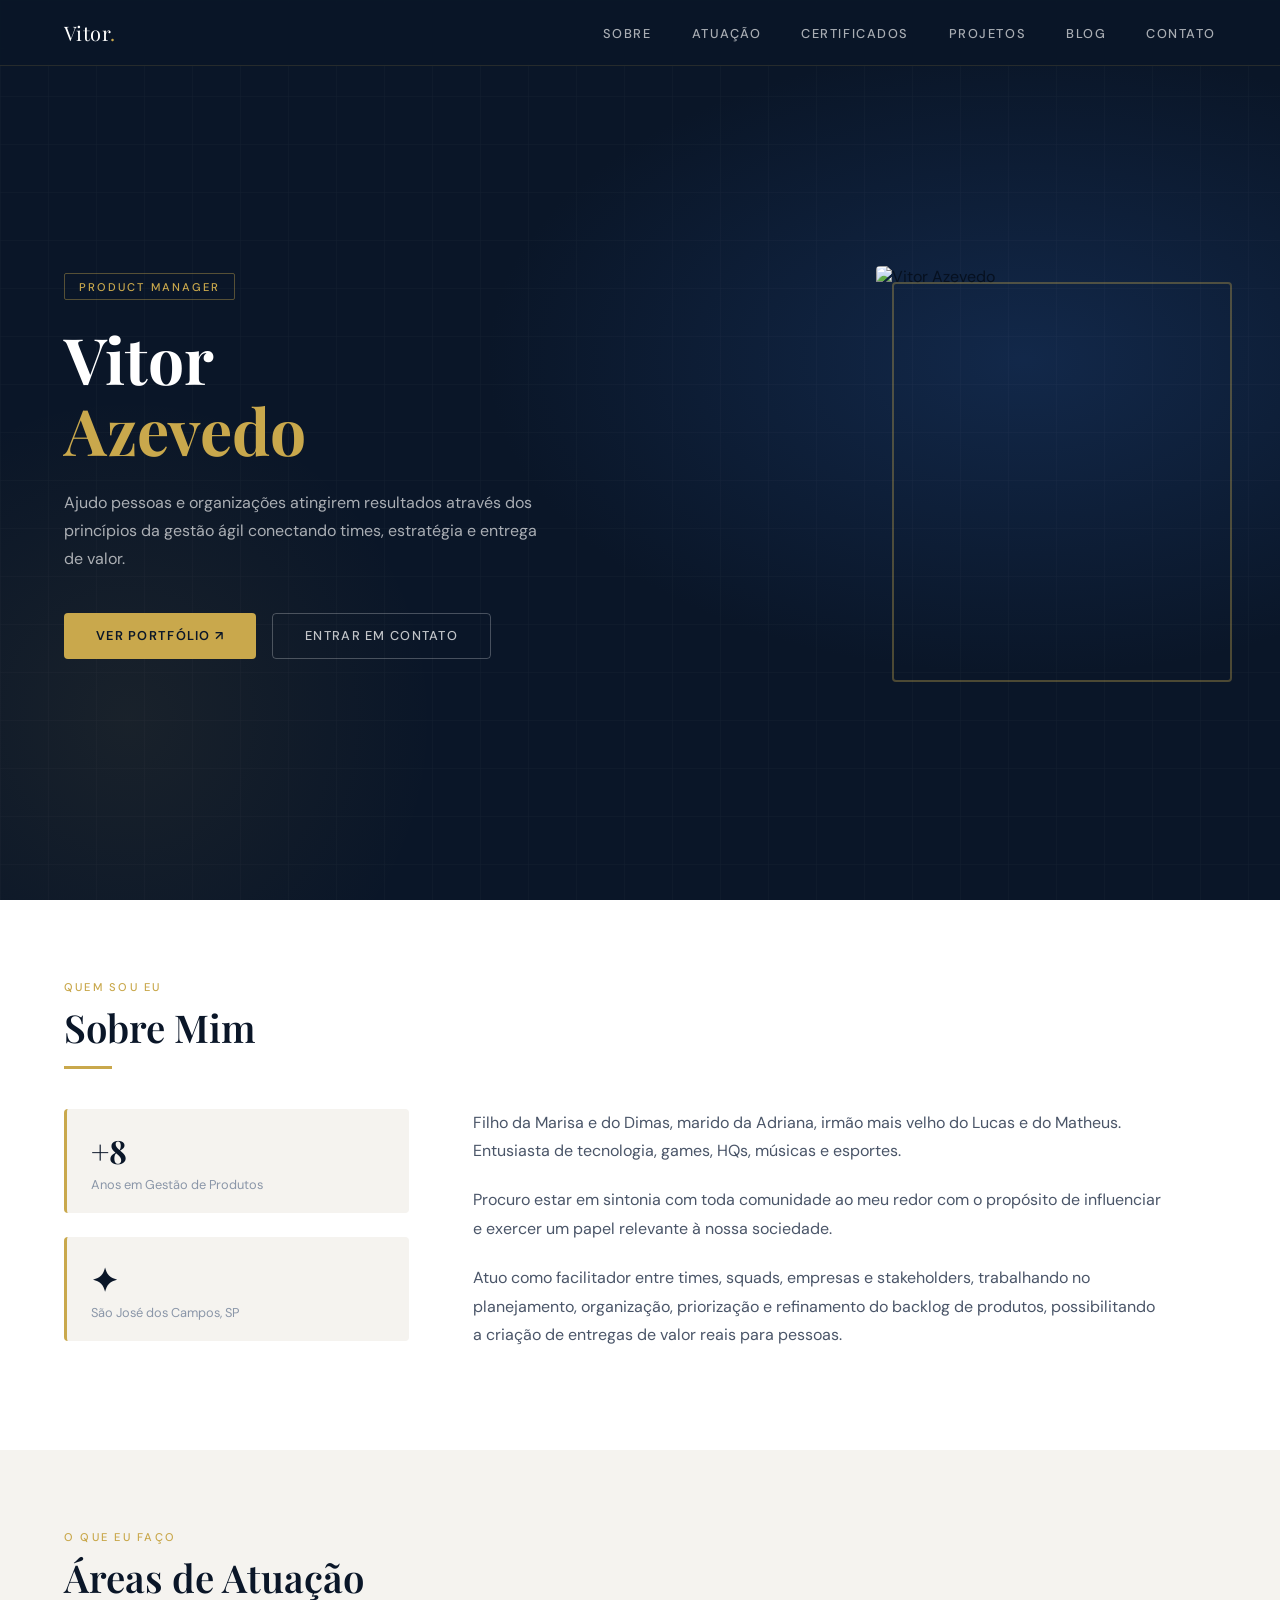
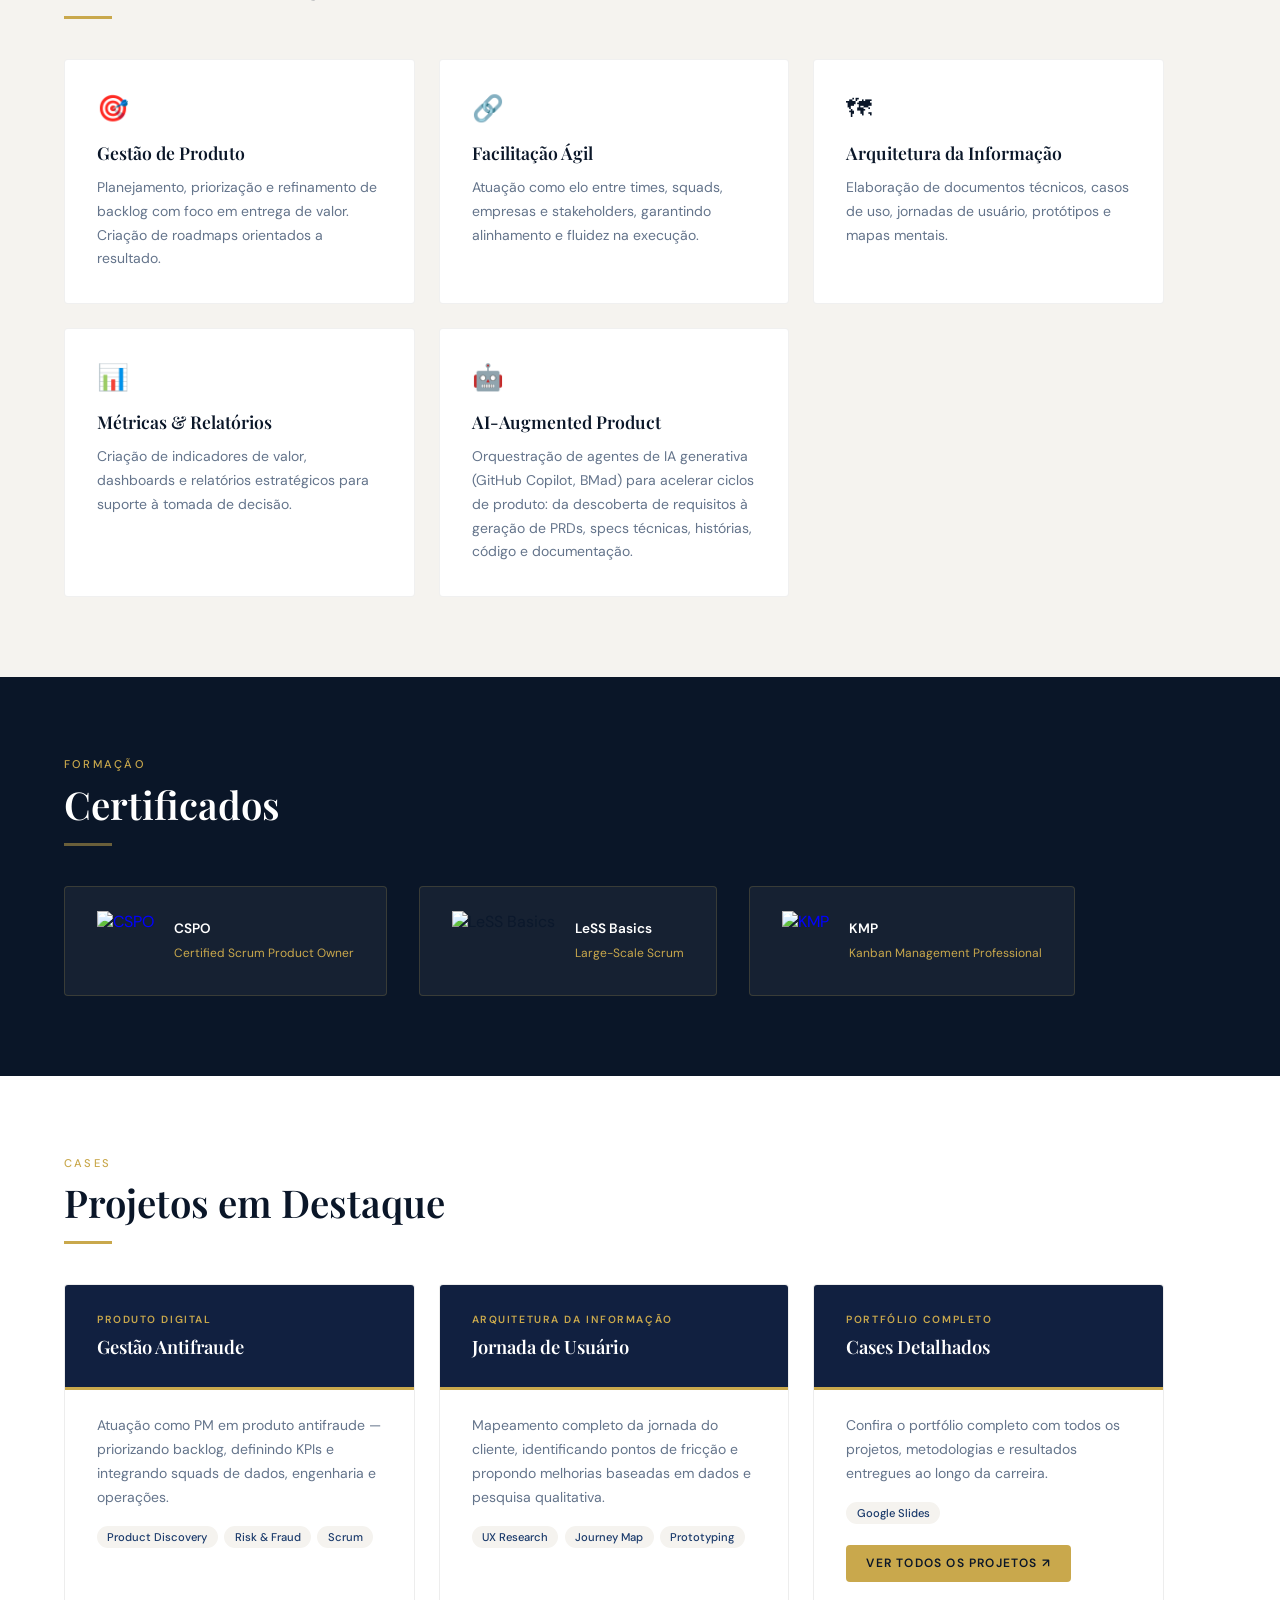
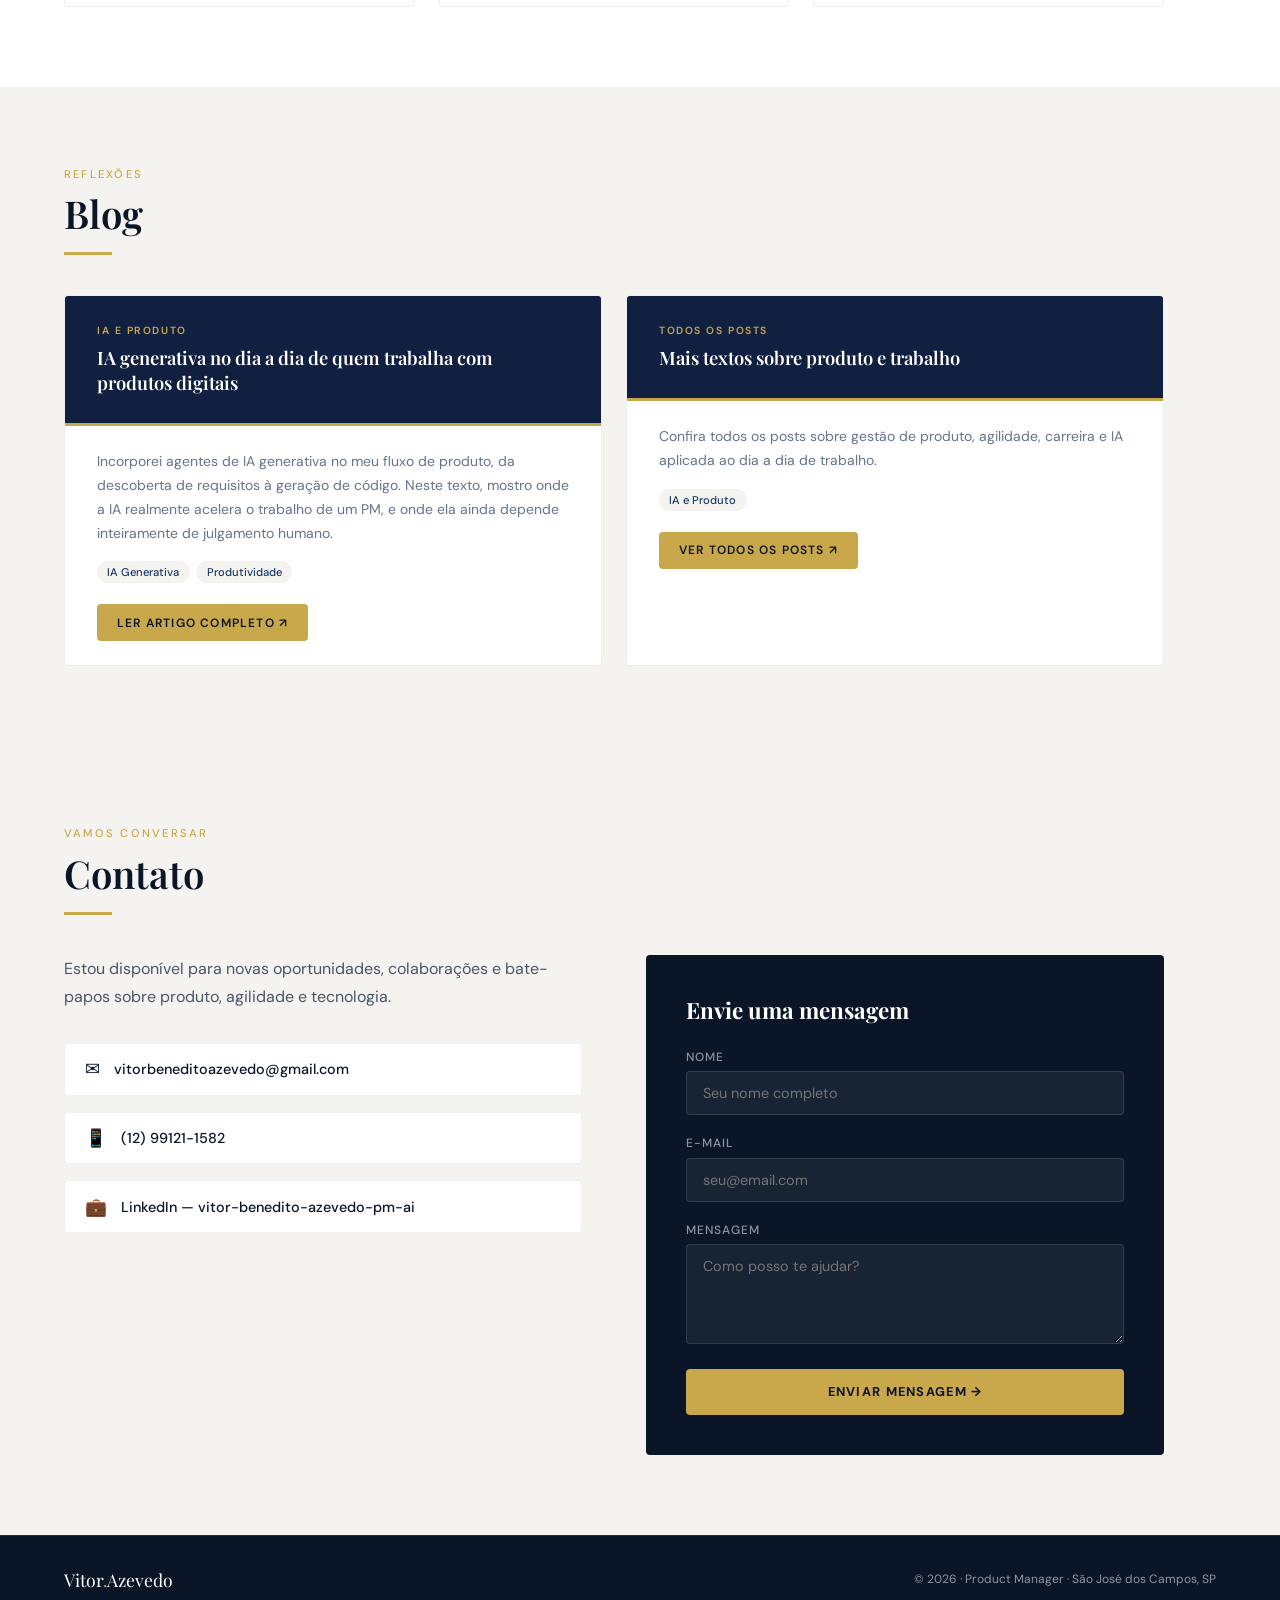
==== commit 9b4f877c: "Update LinkedIn profile URL Co-Authored-By: Claude Sonnet 5 <noreply@anthropic.com>" ====
--- a/index.html
+++ b/index.html
@@ -28,7 +28,7 @@
     "jobTitle": "Product Manager",
     "url": "https://vitorbazevedo.com/",
     "address": { "@type": "PostalAddress", "addressLocality": "São José dos Campos", "addressRegion": "SP", "addressCountry": "BR" },
-    "sameAs": ["https://www.linkedin.com/in/vitor-azevedo-pm-po"]
+    "sameAs": ["https://www.linkedin.com/in/vitor-benedito-azevedo-pm-ai/"]
   }
   </script>
   <link rel="preconnect" href="https://fonts.googleapis.com">
@@ -425,9 +425,9 @@
           <span class="contact-link-icon">&#128241;</span>
           (12) 99121-1582
         </a>
-        <a href="https://www.linkedin.com/in/vitor-azevedo-pm-po" target="_blank" class="contact-link">
+        <a href="https://www.linkedin.com/in/vitor-benedito-azevedo-pm-ai/" target="_blank" class="contact-link">
           <span class="contact-link-icon">&#128188;</span>
-          LinkedIn — vitor-azevedo-pm-po
+          LinkedIn — vitor-benedito-azevedo-pm-ai
         </a>
       </div>
     </div>
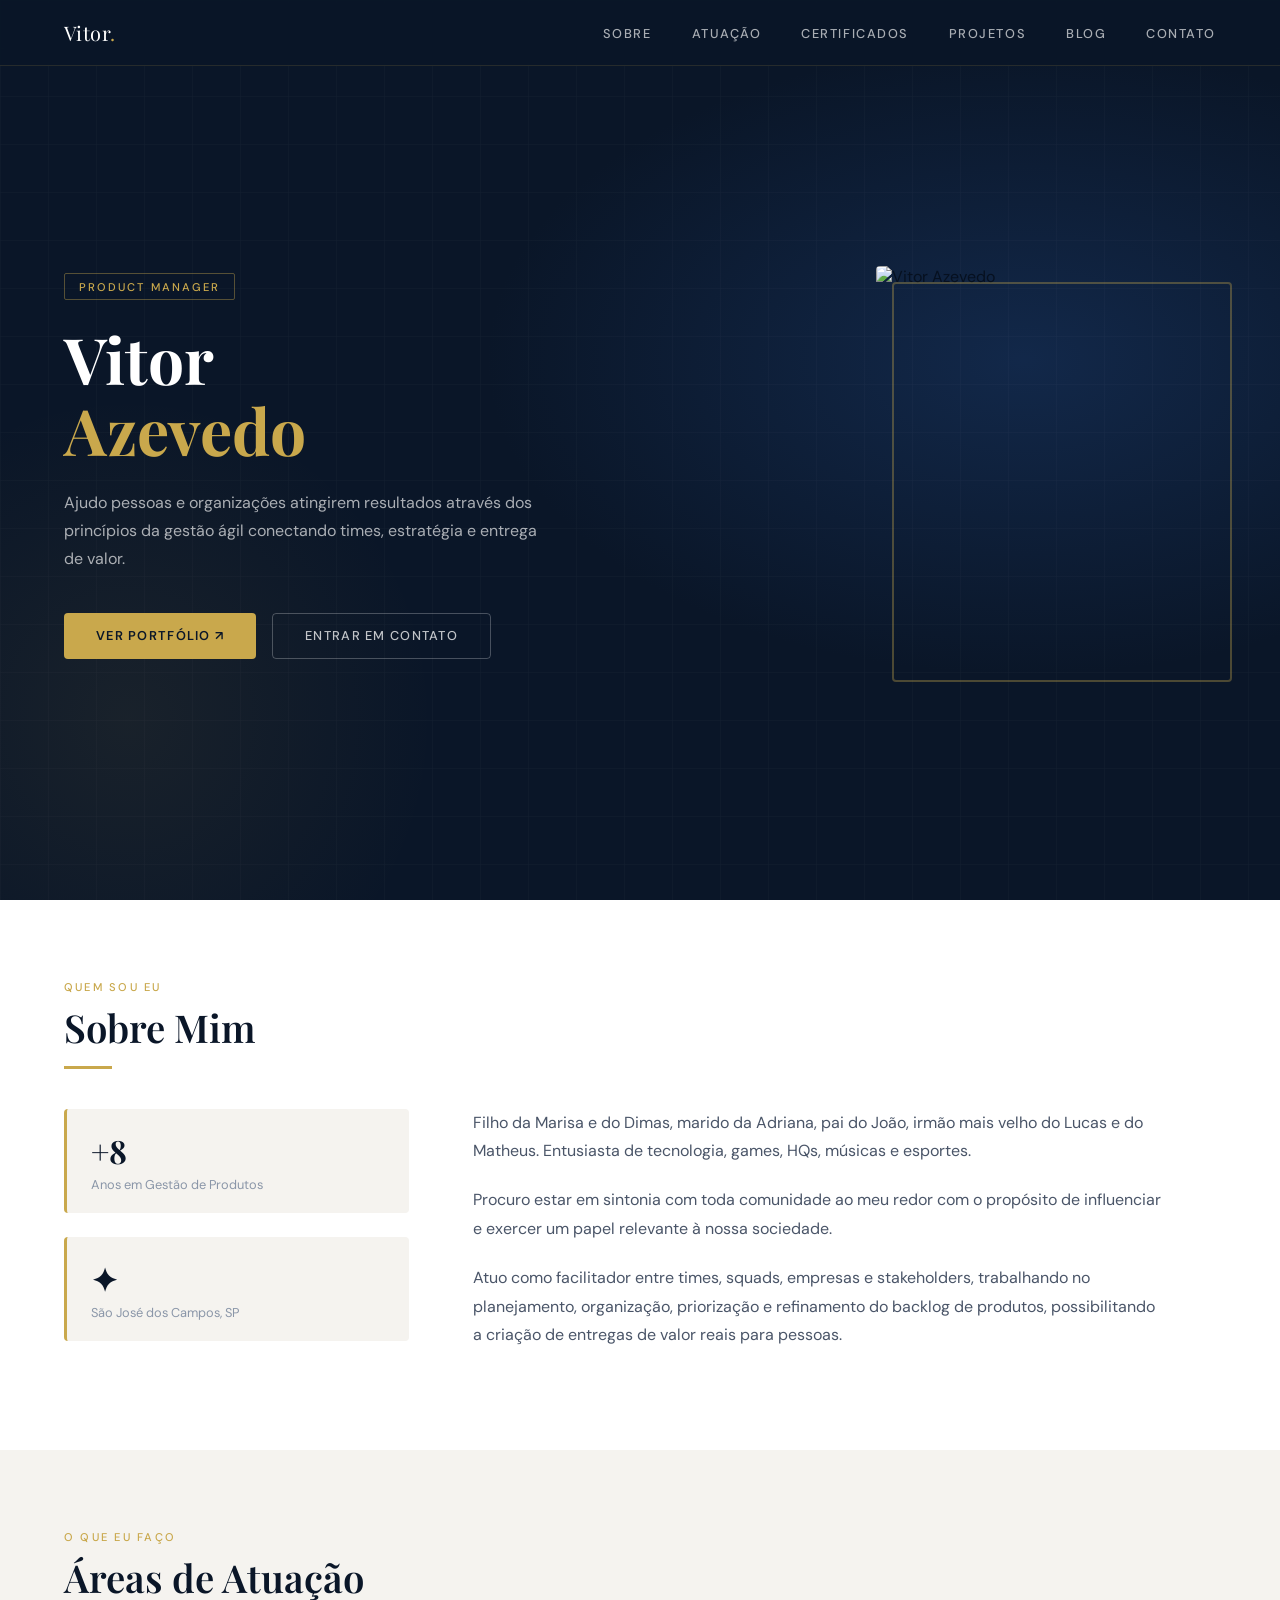
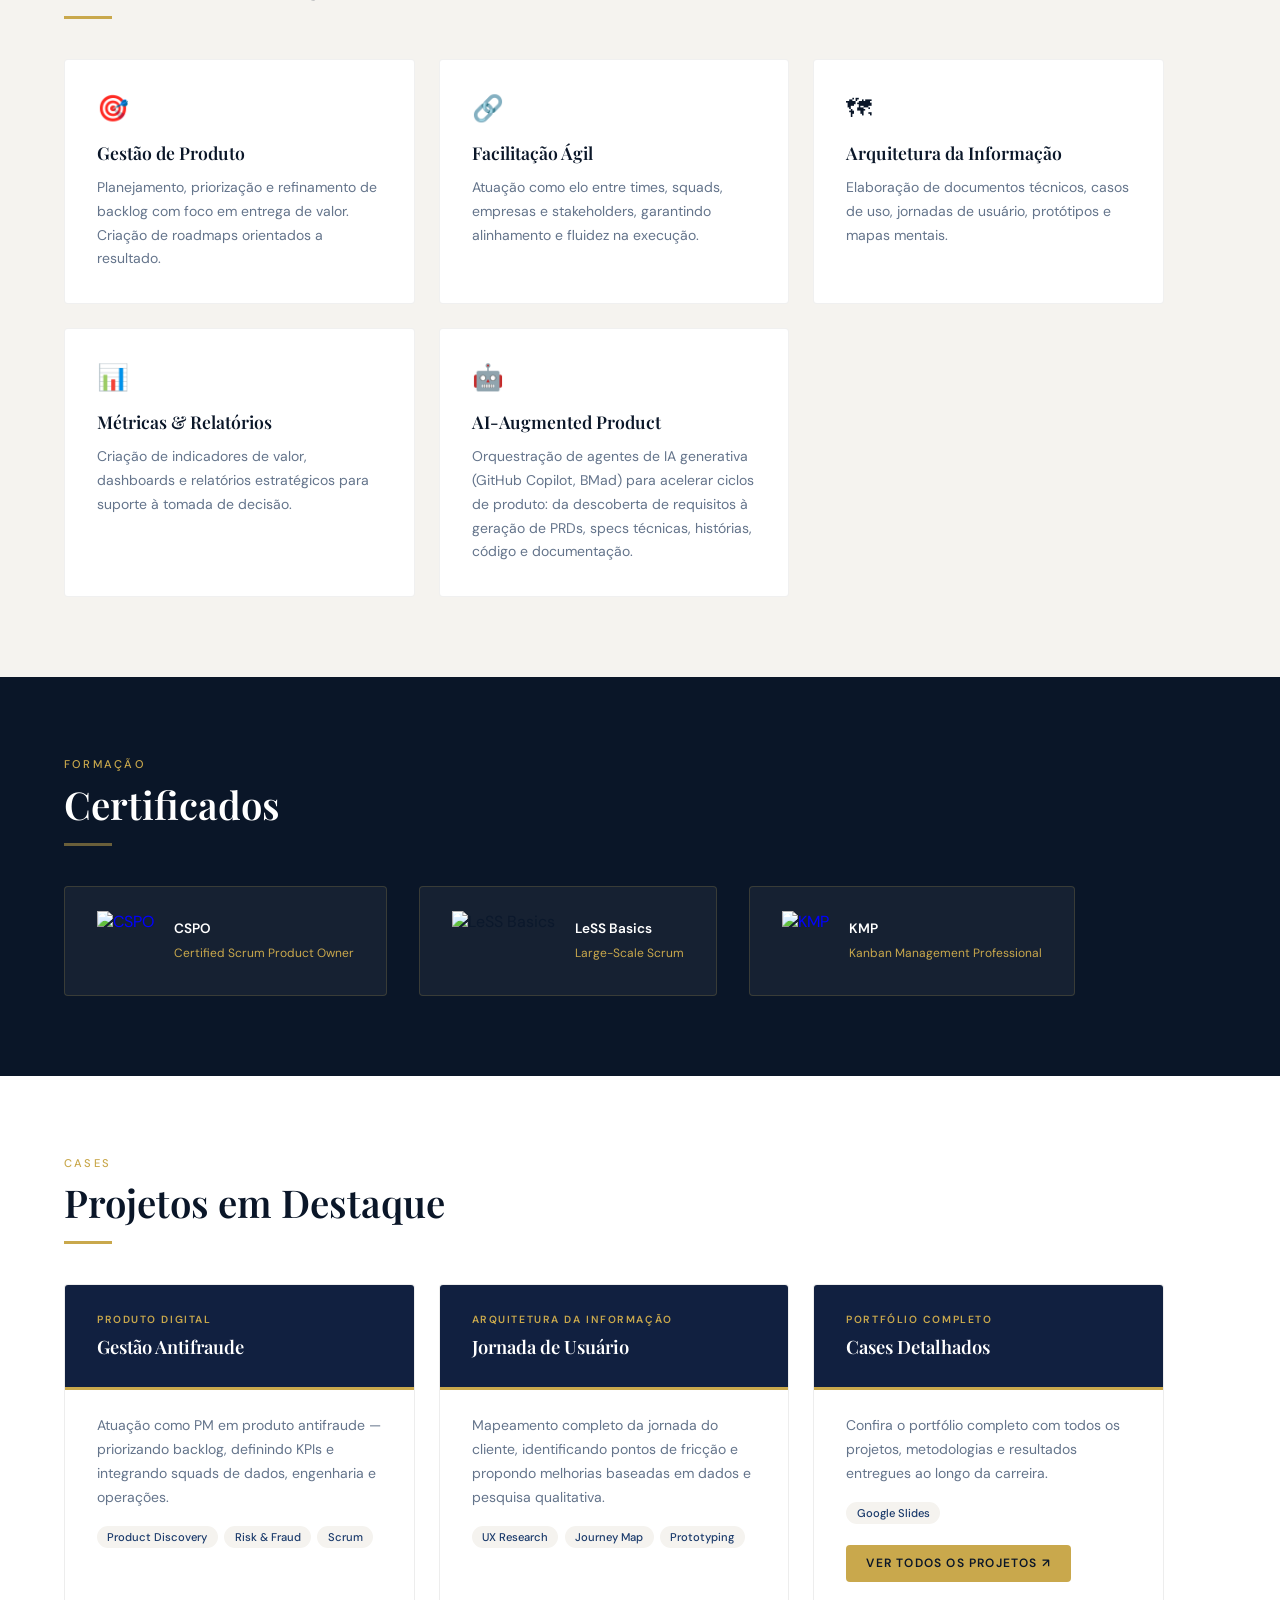
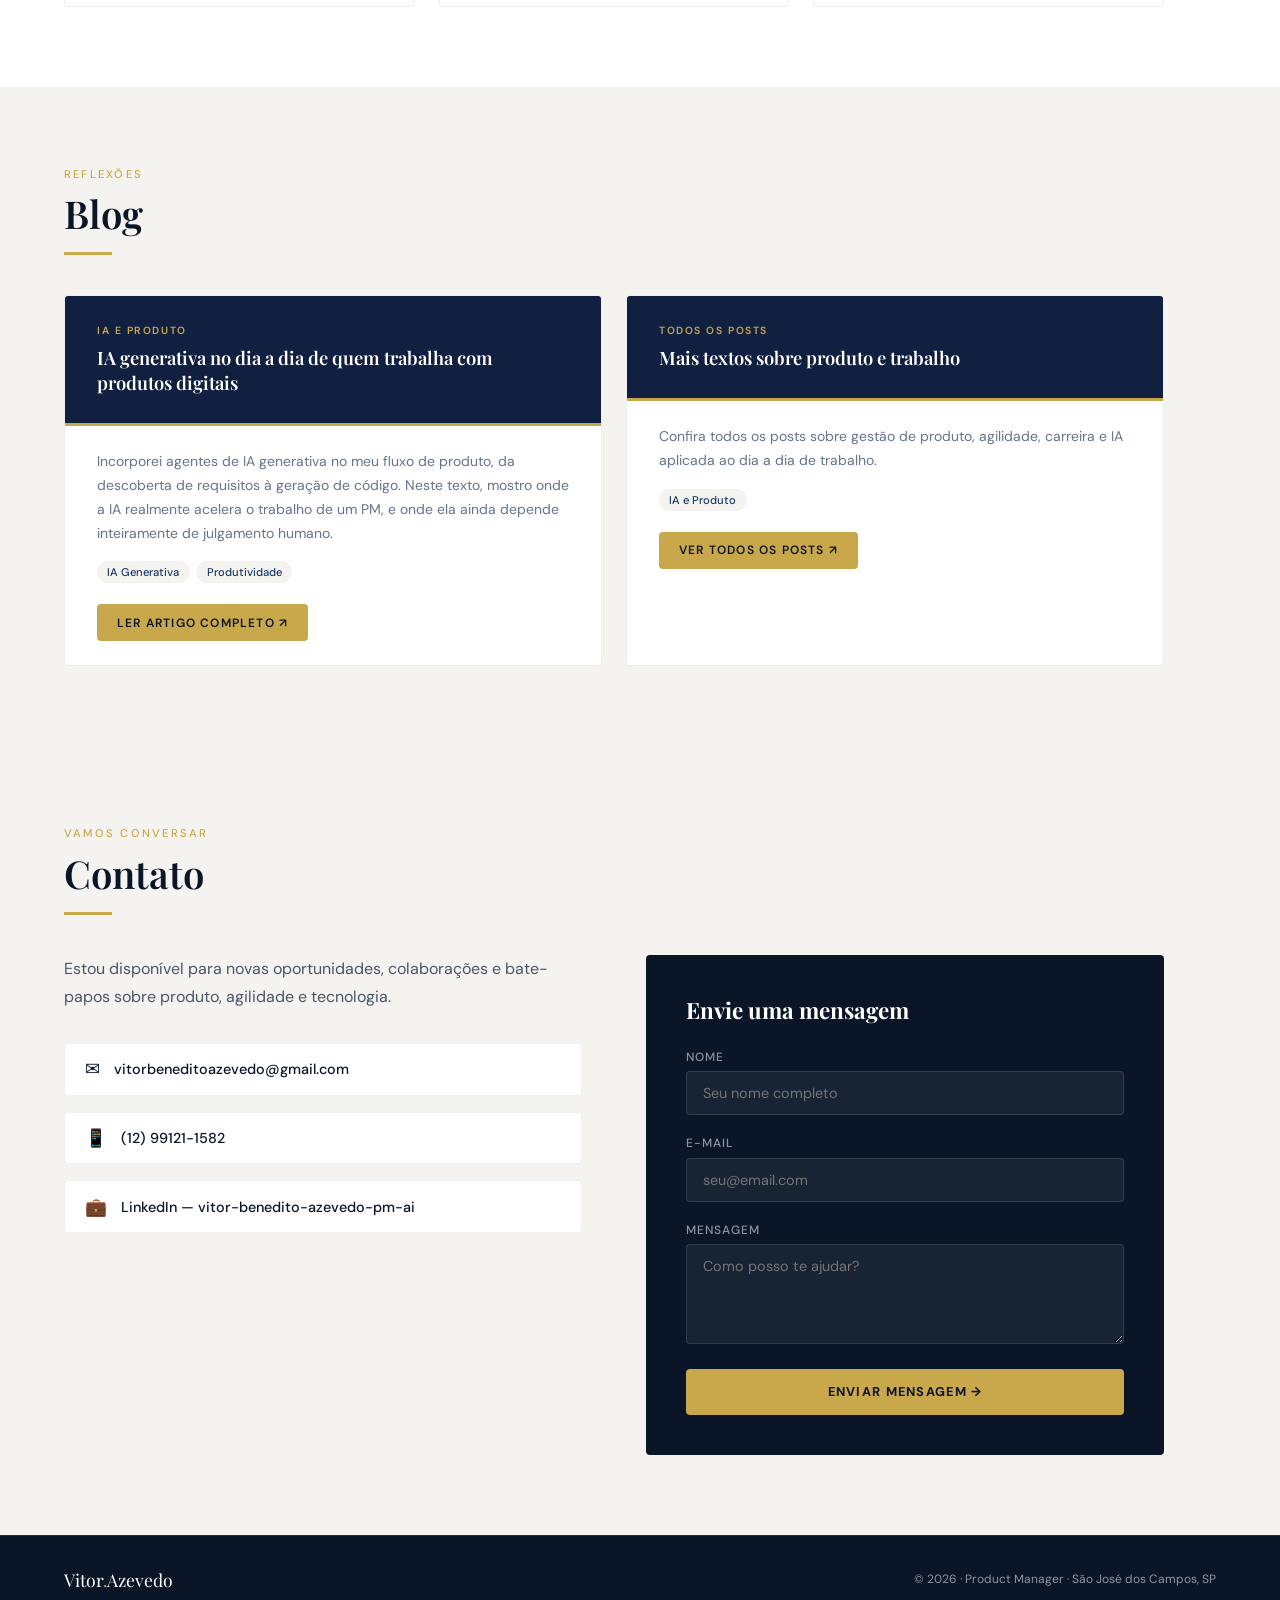
==== commit 67977e6b: "Update about section: add João to family line Co-Authored-By: Claude Sonnet 5.5 <noreply@anthropic.c" ====
--- a/index.html
+++ b/index.html
@@ -248,7 +248,7 @@
       </div>
     </div>
     <div class="about-text">
-      <p>Filho da Marisa e do Dimas, marido da Adriana, irmão mais velho do Lucas e do Matheus. Entusiasta de tecnologia, games, HQs, músicas e esportes.</p>
+      <p>Filho da Marisa e do Dimas, marido da Adriana, pai do João, irmão mais velho do Lucas e do Matheus. Entusiasta de tecnologia, games, HQs, músicas e esportes.</p>
       <p>Procuro estar em sintonia com toda comunidade ao meu redor com o propósito de influenciar e exercer um papel relevante à nossa sociedade.</p>
       <p>Atuo como facilitador entre times, squads, empresas e stakeholders, trabalhando no planejamento, organização, priorização e refinamento do backlog de produtos, possibilitando a criação de entregas de valor reais para pessoas.</p>
     </div>
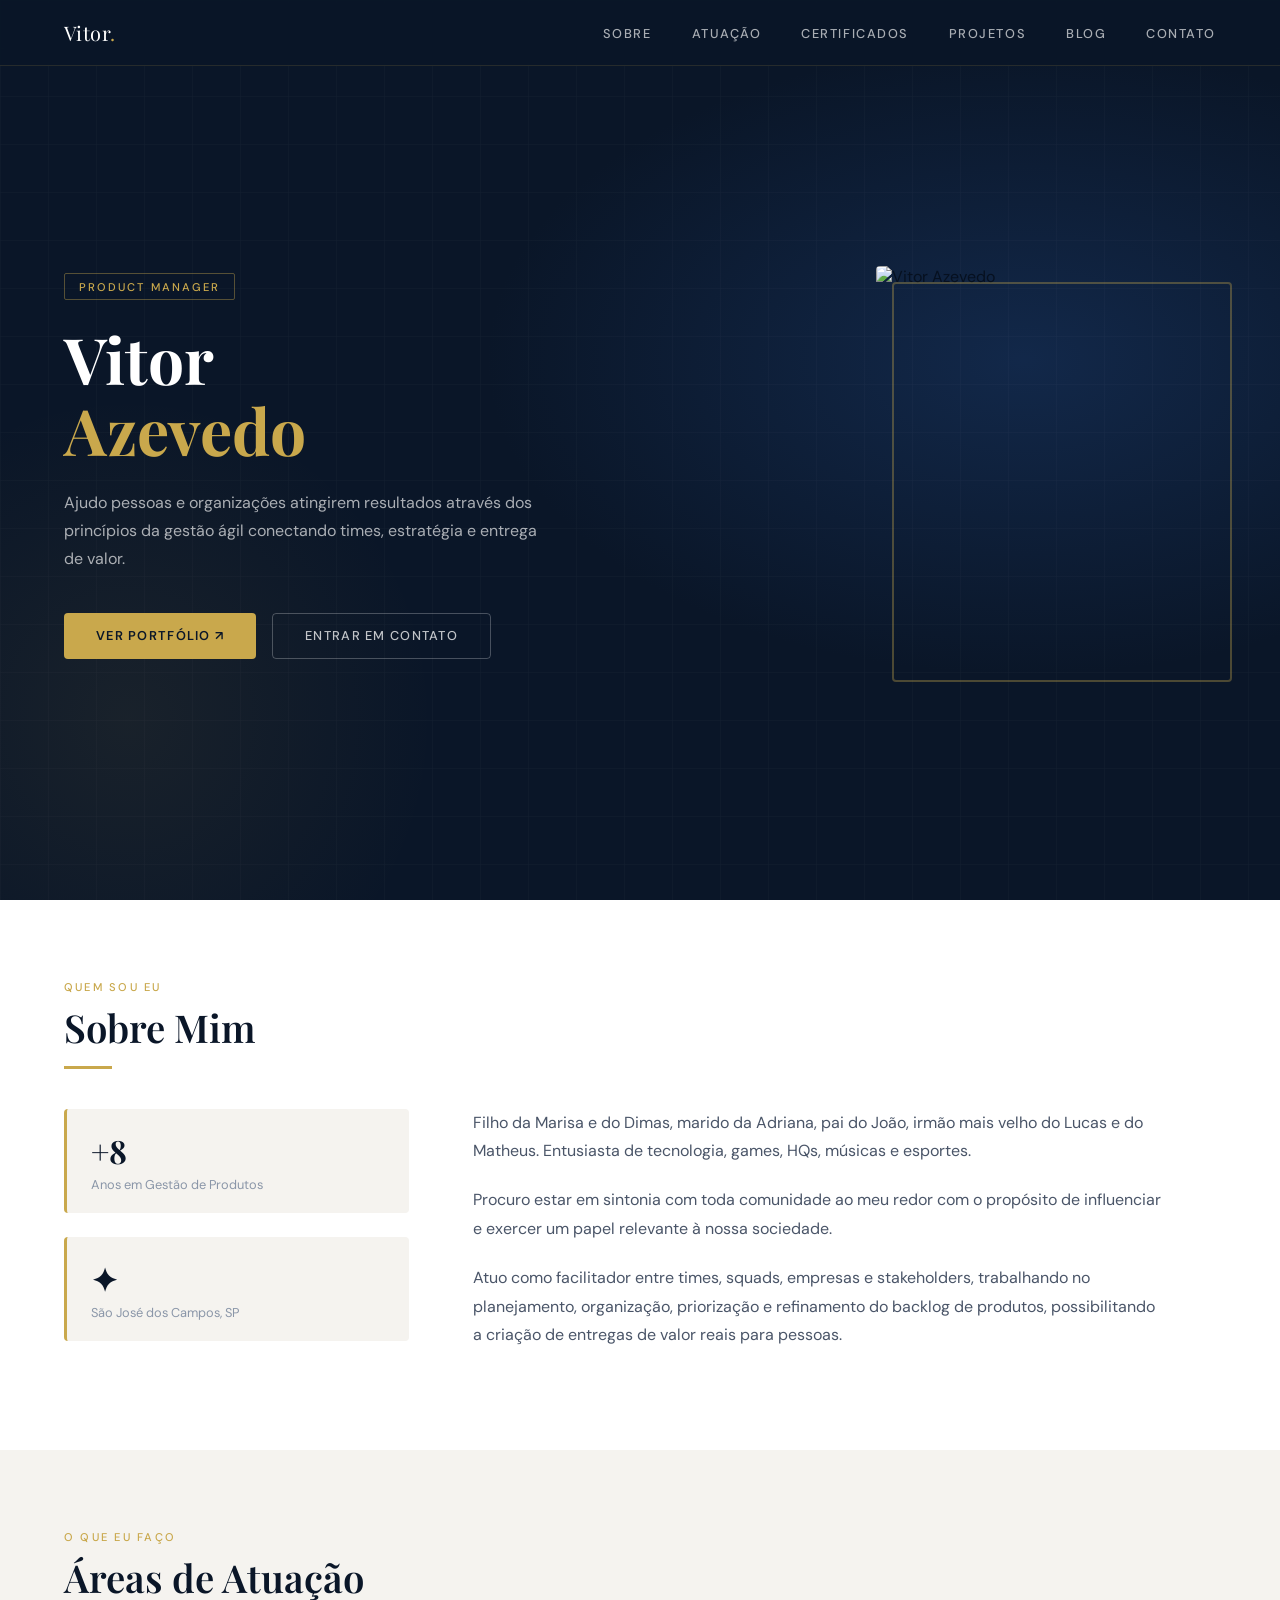
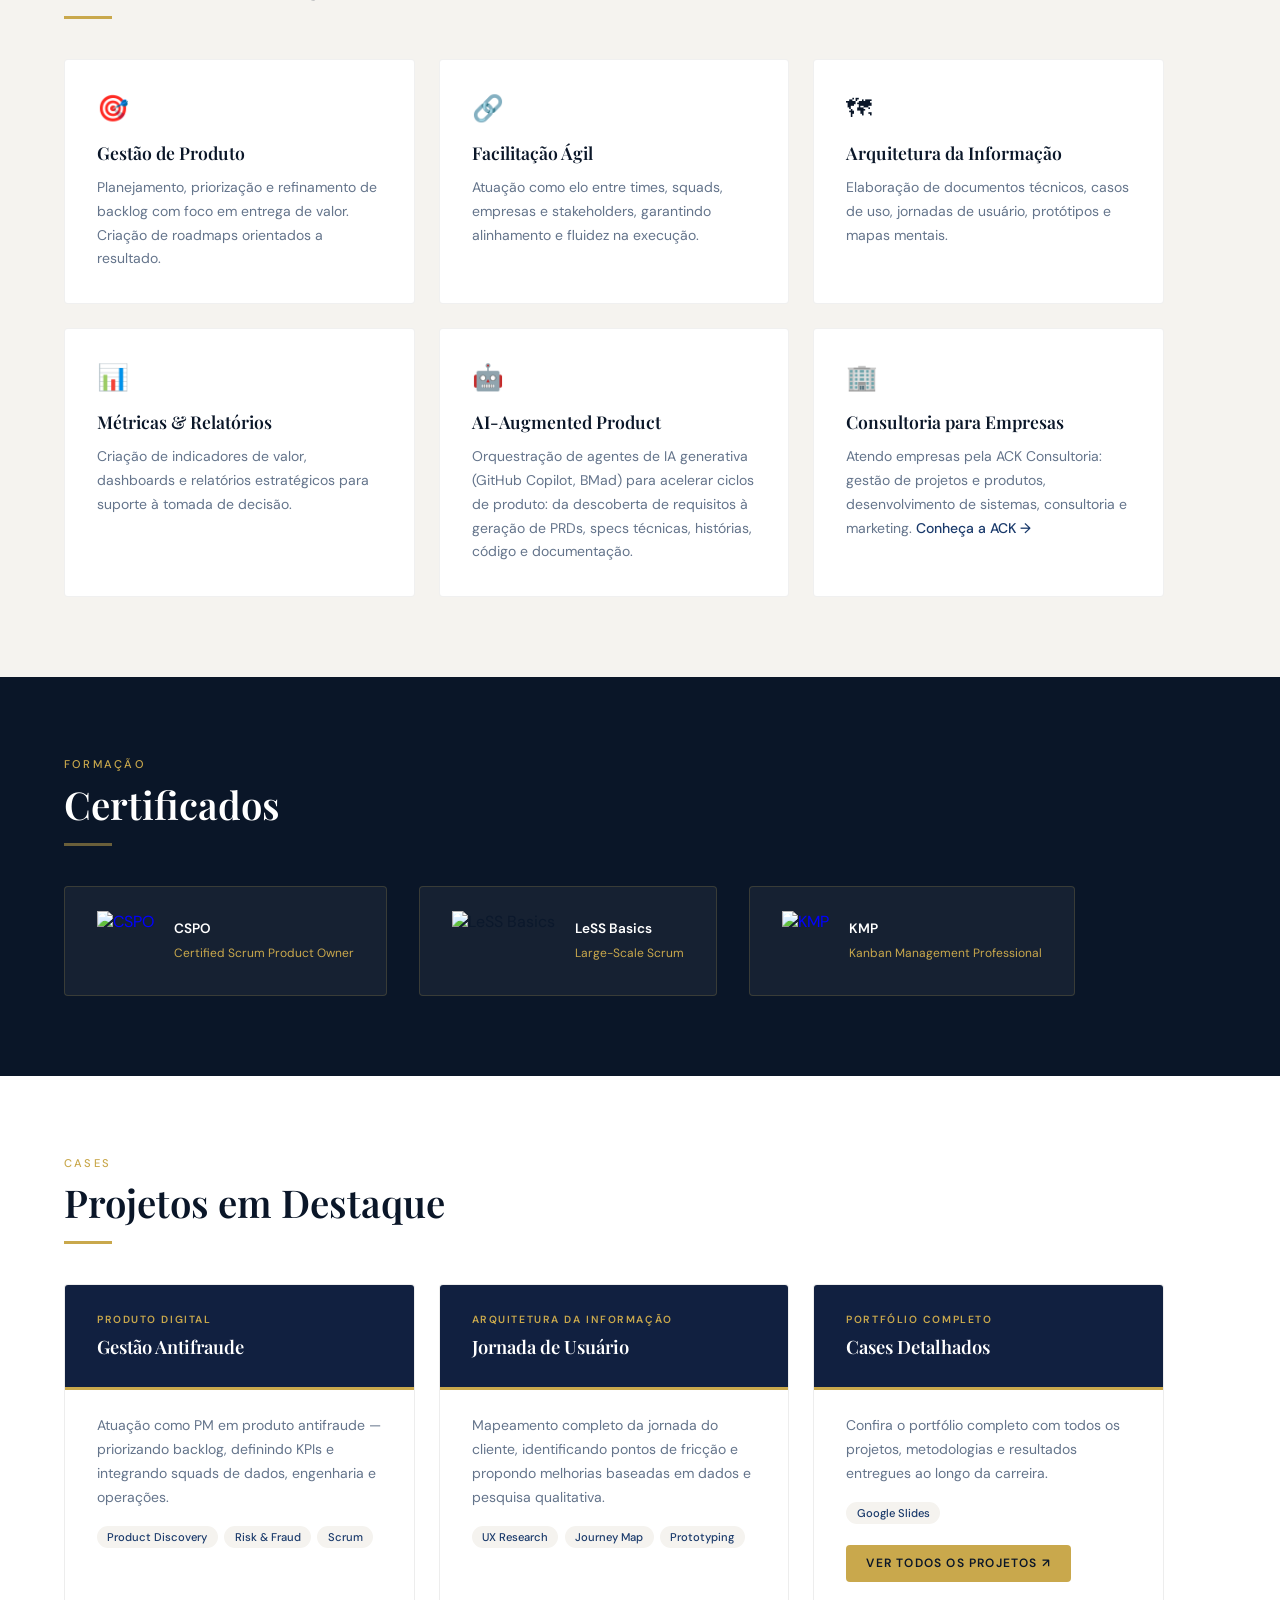
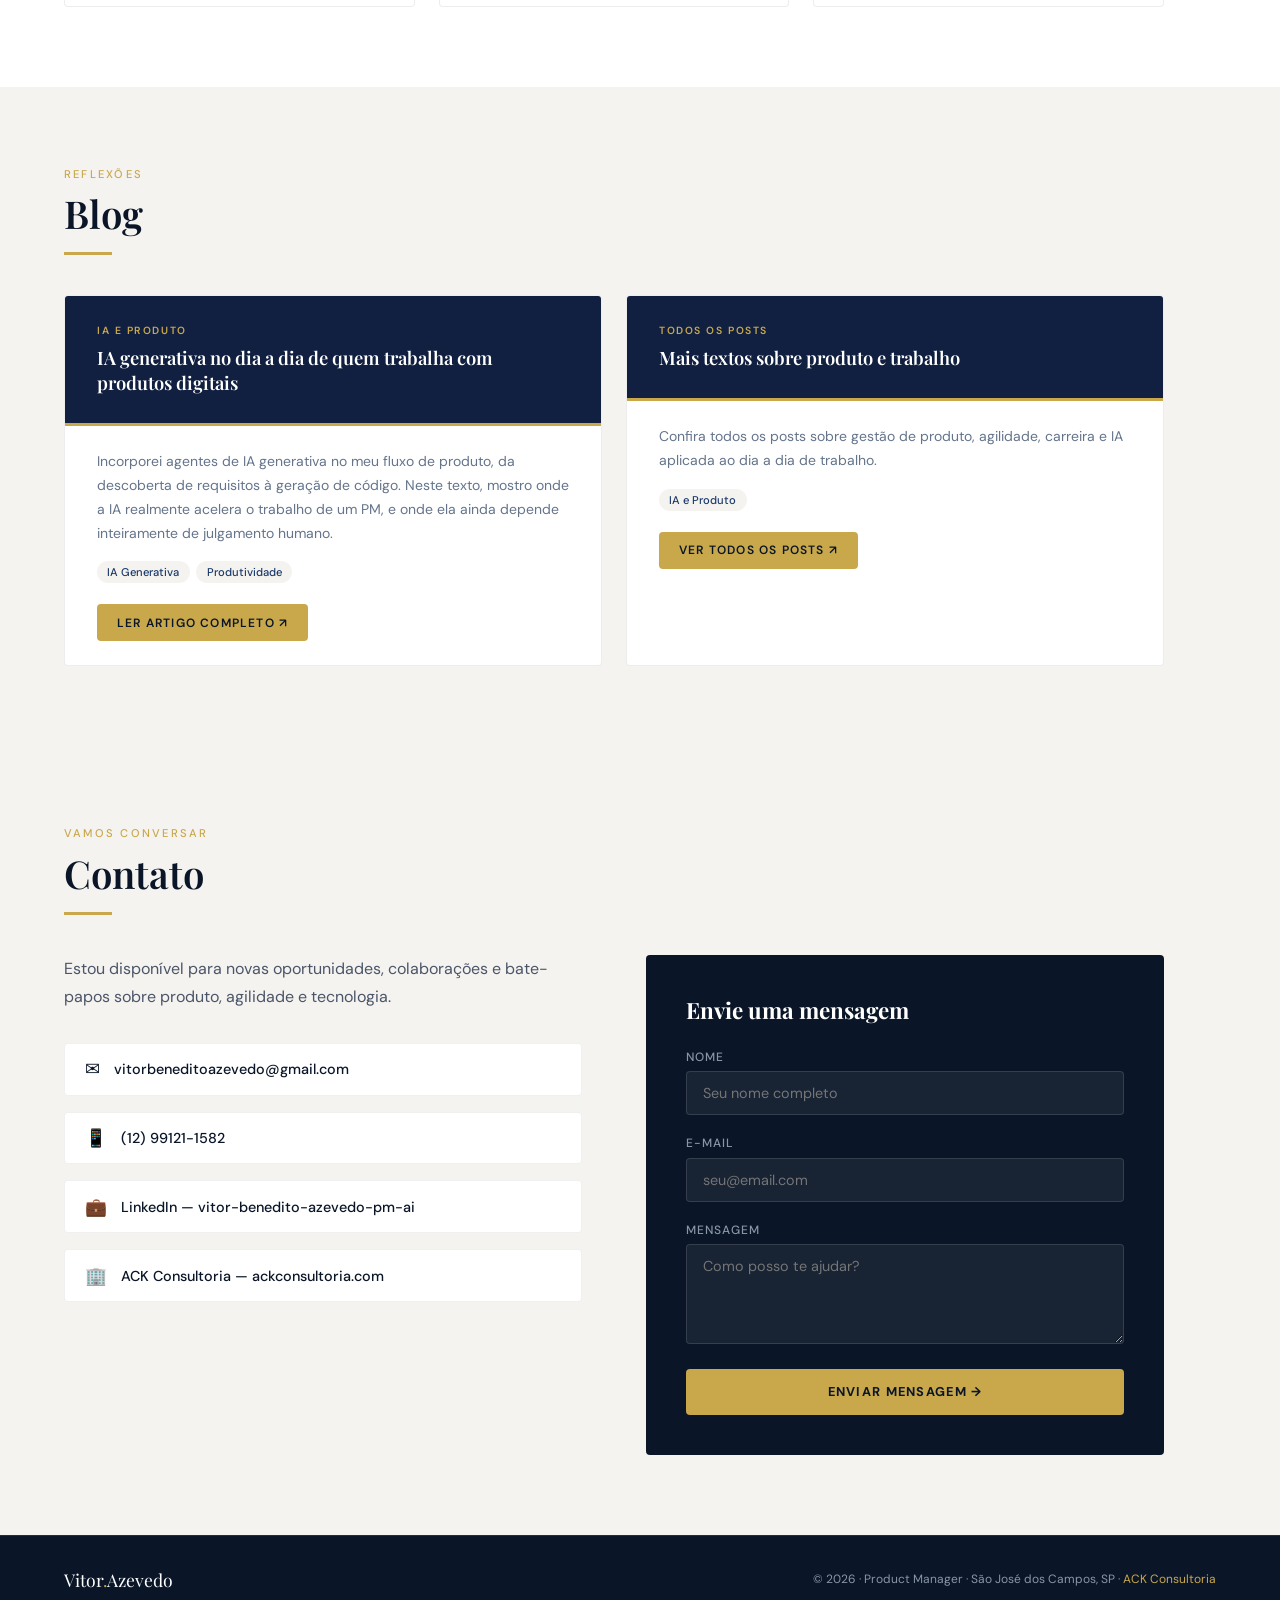
==== commit d74ca021: "Adiciona links para a ACK Consultoria Card em Atuação, item em Contato, link no rodapé de todas as p" ====
--- a/index.html
+++ b/index.html
@@ -28,7 +28,8 @@
     "jobTitle": "Product Manager",
     "url": "https://vitorbazevedo.com/",
     "address": { "@type": "PostalAddress", "addressLocality": "São José dos Campos", "addressRegion": "SP", "addressCountry": "BR" },
-    "sameAs": ["https://www.linkedin.com/in/vitor-benedito-azevedo-pm-ai/"]
+    "sameAs": ["https://www.linkedin.com/in/vitor-benedito-azevedo-pm-ai/"],
+    "worksFor": { "@type": "Organization", "name": "ACK Consultoria", "url": "https://ackconsultoria.com/" }
   }
   </script>
   <link rel="preconnect" href="https://fonts.googleapis.com">
@@ -120,6 +121,8 @@
     .service-icon { font-size: 1.6rem; margin-bottom: 1rem; display: block; }
     .service-card h3 { font-family: 'Playfair Display', serif; font-size: 1.1rem; font-weight: 600; color: var(--navy); margin-bottom: 0.75rem; }
     .service-card p { font-size: 0.875rem; line-height: 1.7; color: #64748b; }
+    .service-card a { color: var(--blue); font-weight: 500; text-decoration: none; }
+    .service-card a:hover { color: var(--accent); }
 
     /* CERTS */
     #certs { background: var(--navy); }
@@ -168,6 +171,8 @@
     .footer-logo { font-family: 'Playfair Display', serif; font-size: 1.1rem; color: var(--white); }
     .footer-logo span { color: var(--accent); }
     footer p { font-size: 0.75rem; color: var(--muted); }
+    footer a { color: var(--accent); text-decoration: none; }
+    footer a:hover { color: var(--accent2); }
 
     /* ANIMATIONS */
     @keyframes fadeUp { from { opacity: 0; transform: translateY(28px); } to { opacity: 1; transform: translateY(0); } }
@@ -285,6 +290,11 @@
       <span class="service-icon">&#129302;</span>
       <h3>AI-Augmented Product</h3>
       <p>Orquestração de agentes de IA generativa (GitHub Copilot, BMad) para acelerar ciclos de produto: da descoberta de requisitos à geração de PRDs, specs técnicas, histórias, código e documentação.</p>
+    </div>
+    <div class="service-card">
+      <span class="service-icon">&#127970;</span>
+      <h3>Consultoria para Empresas</h3>
+      <p>Atendo empresas pela ACK Consultoria: gestão de projetos e produtos, desenvolvimento de sistemas, consultoria e marketing. <a href="https://ackconsultoria.com/" target="_blank" rel="noopener">Conheça a ACK &#8594;</a></p>
     </div>
   </div>
 </section>
@@ -429,6 +439,10 @@
           <span class="contact-link-icon">&#128188;</span>
           LinkedIn — vitor-benedito-azevedo-pm-ai
         </a>
+        <a href="https://ackconsultoria.com/" target="_blank" rel="noopener" class="contact-link">
+          <span class="contact-link-icon">&#127970;</span>
+          ACK Consultoria — ackconsultoria.com
+        </a>
       </div>
     </div>
     <div class="contact-side">
@@ -453,7 +467,7 @@
 <!-- FOOTER -->
 <footer>
   <div class="footer-logo">Vitor<span>.</span>Azevedo</div>
-  <p>&#169; 2026 &middot; Product Manager &middot; São José dos Campos, SP</p>
+  <p>&#169; 2026 &middot; Product Manager &middot; São José dos Campos, SP &middot; <a href="https://ackconsultoria.com/" target="_blank" rel="noopener">ACK Consultoria</a></p>
 </footer>
 
 <script>
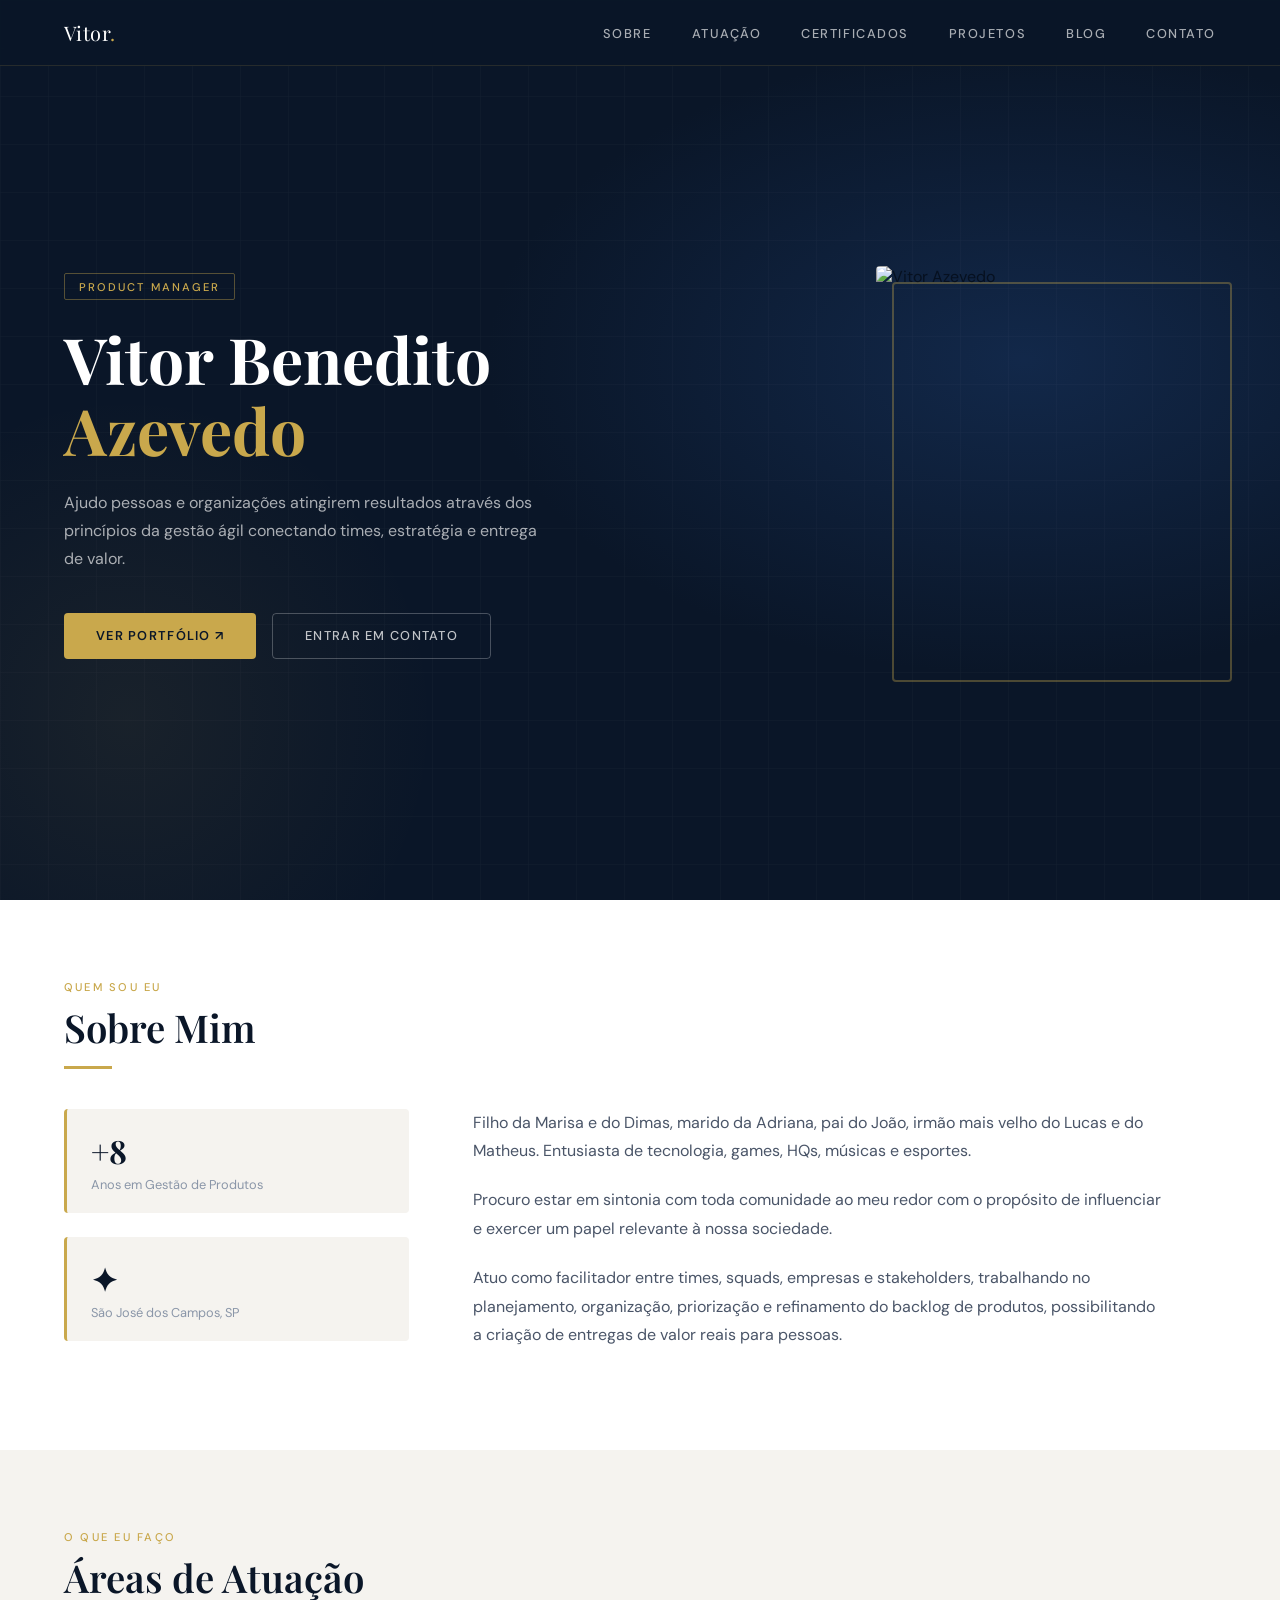
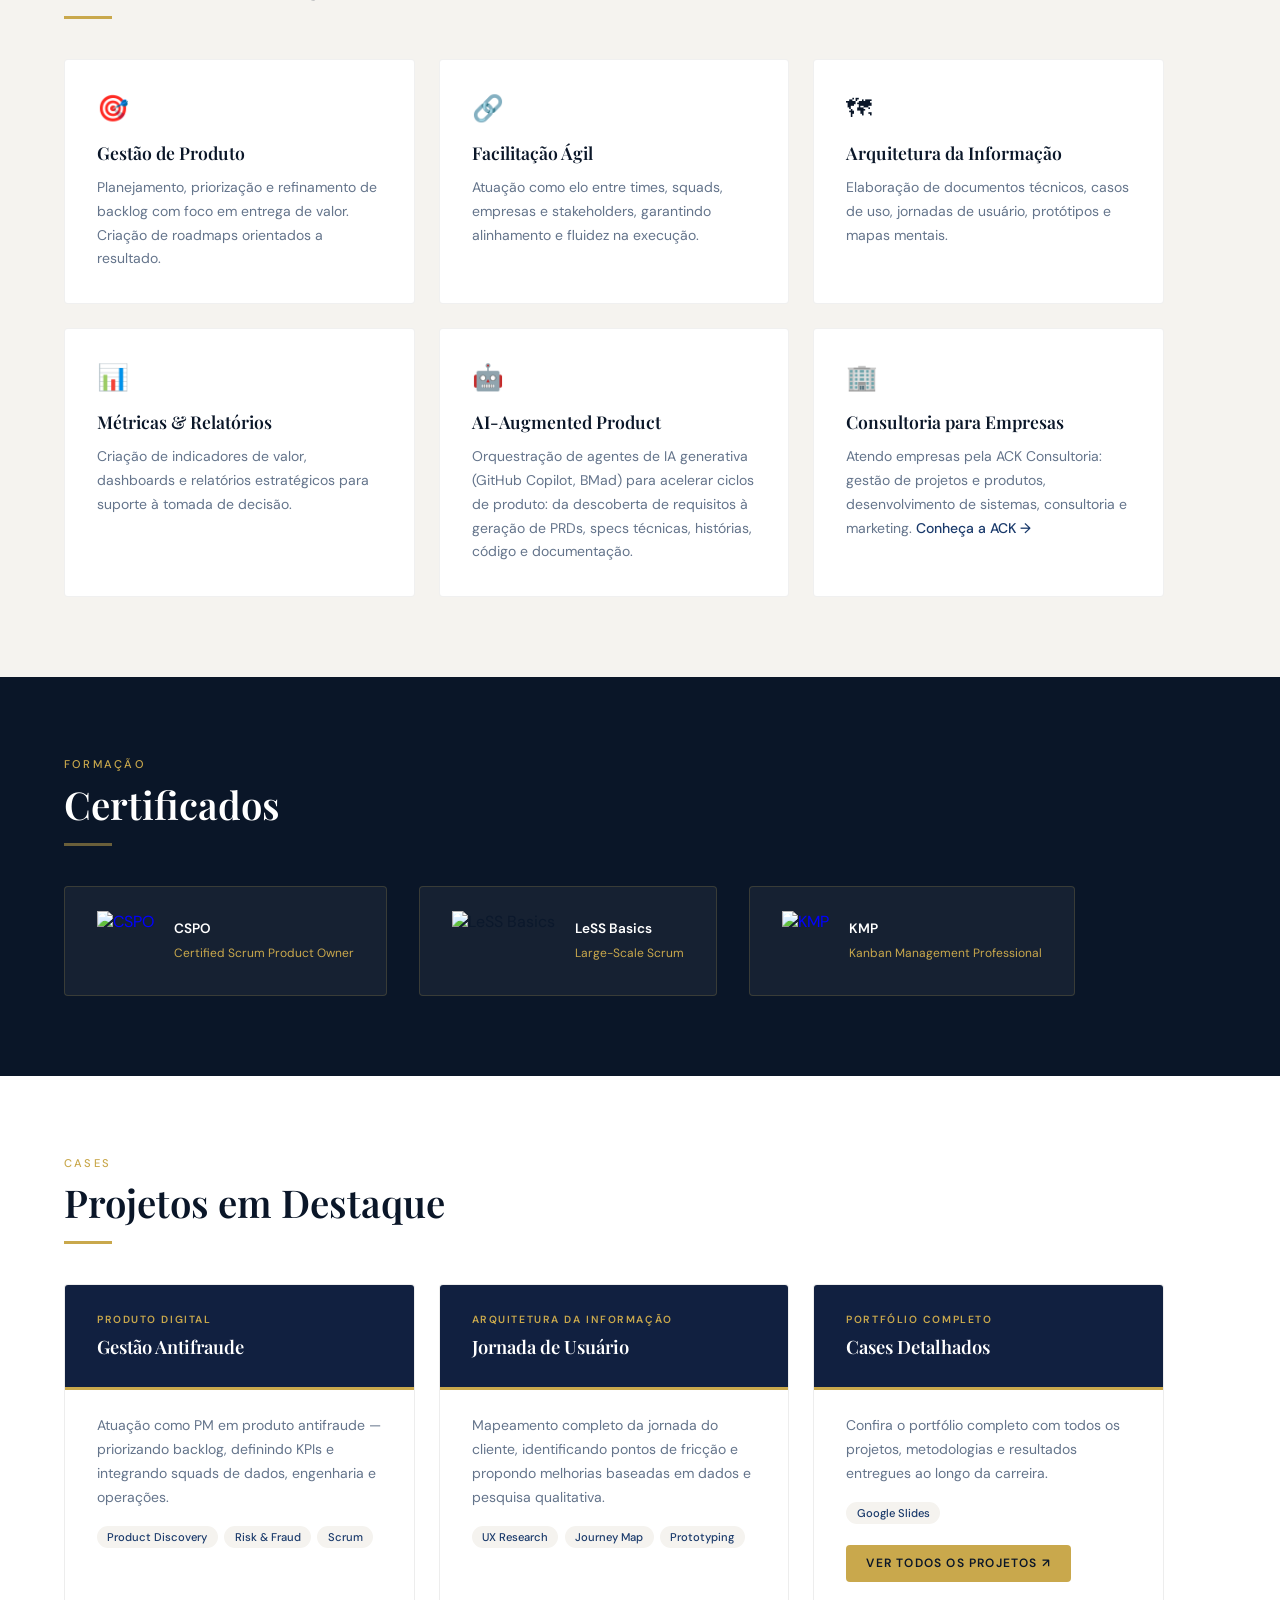
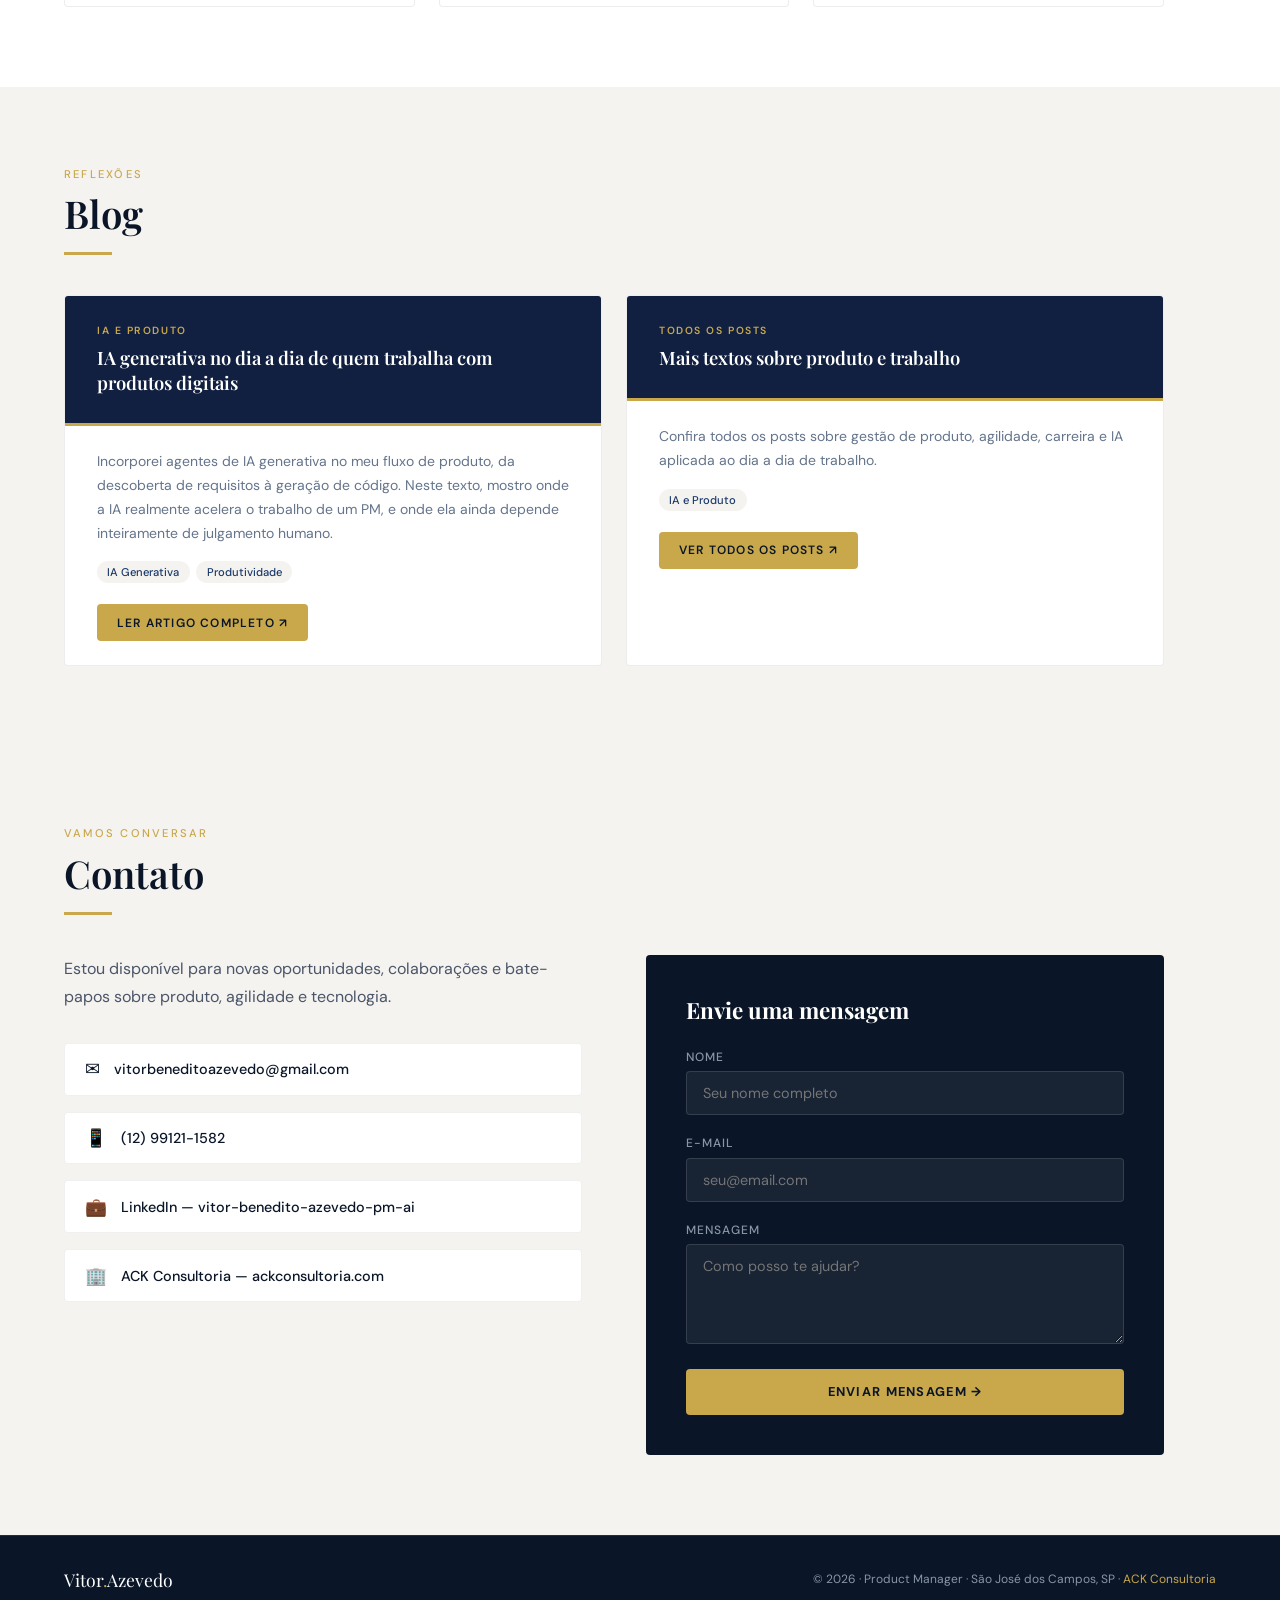
==== commit 08429d2e: "Show full name "Vitor Benedito Azevedo" in homepage hero Co-Authored-By: Claude Sonnet 5.5 <noreply@" ====
--- a/index.html
+++ b/index.html
@@ -221,7 +221,7 @@
   <div class="hero-inner">
     <div class="hero-text">
       <span class="hero-tag">Product Manager</span>
-      <h1>Vitor<br><em>Azevedo</em></h1>
+      <h1>Vitor Benedito<br><em>Azevedo</em></h1>
       <p class="hero-desc">Ajudo pessoas e organizações atingirem resultados através dos princípios da gestão ágil conectando times, estratégia e entrega de valor.</p>
       <div class="hero-cta">
         <a href="projetos.html" class="btn-primary">Ver Portfólio ↗</a>
